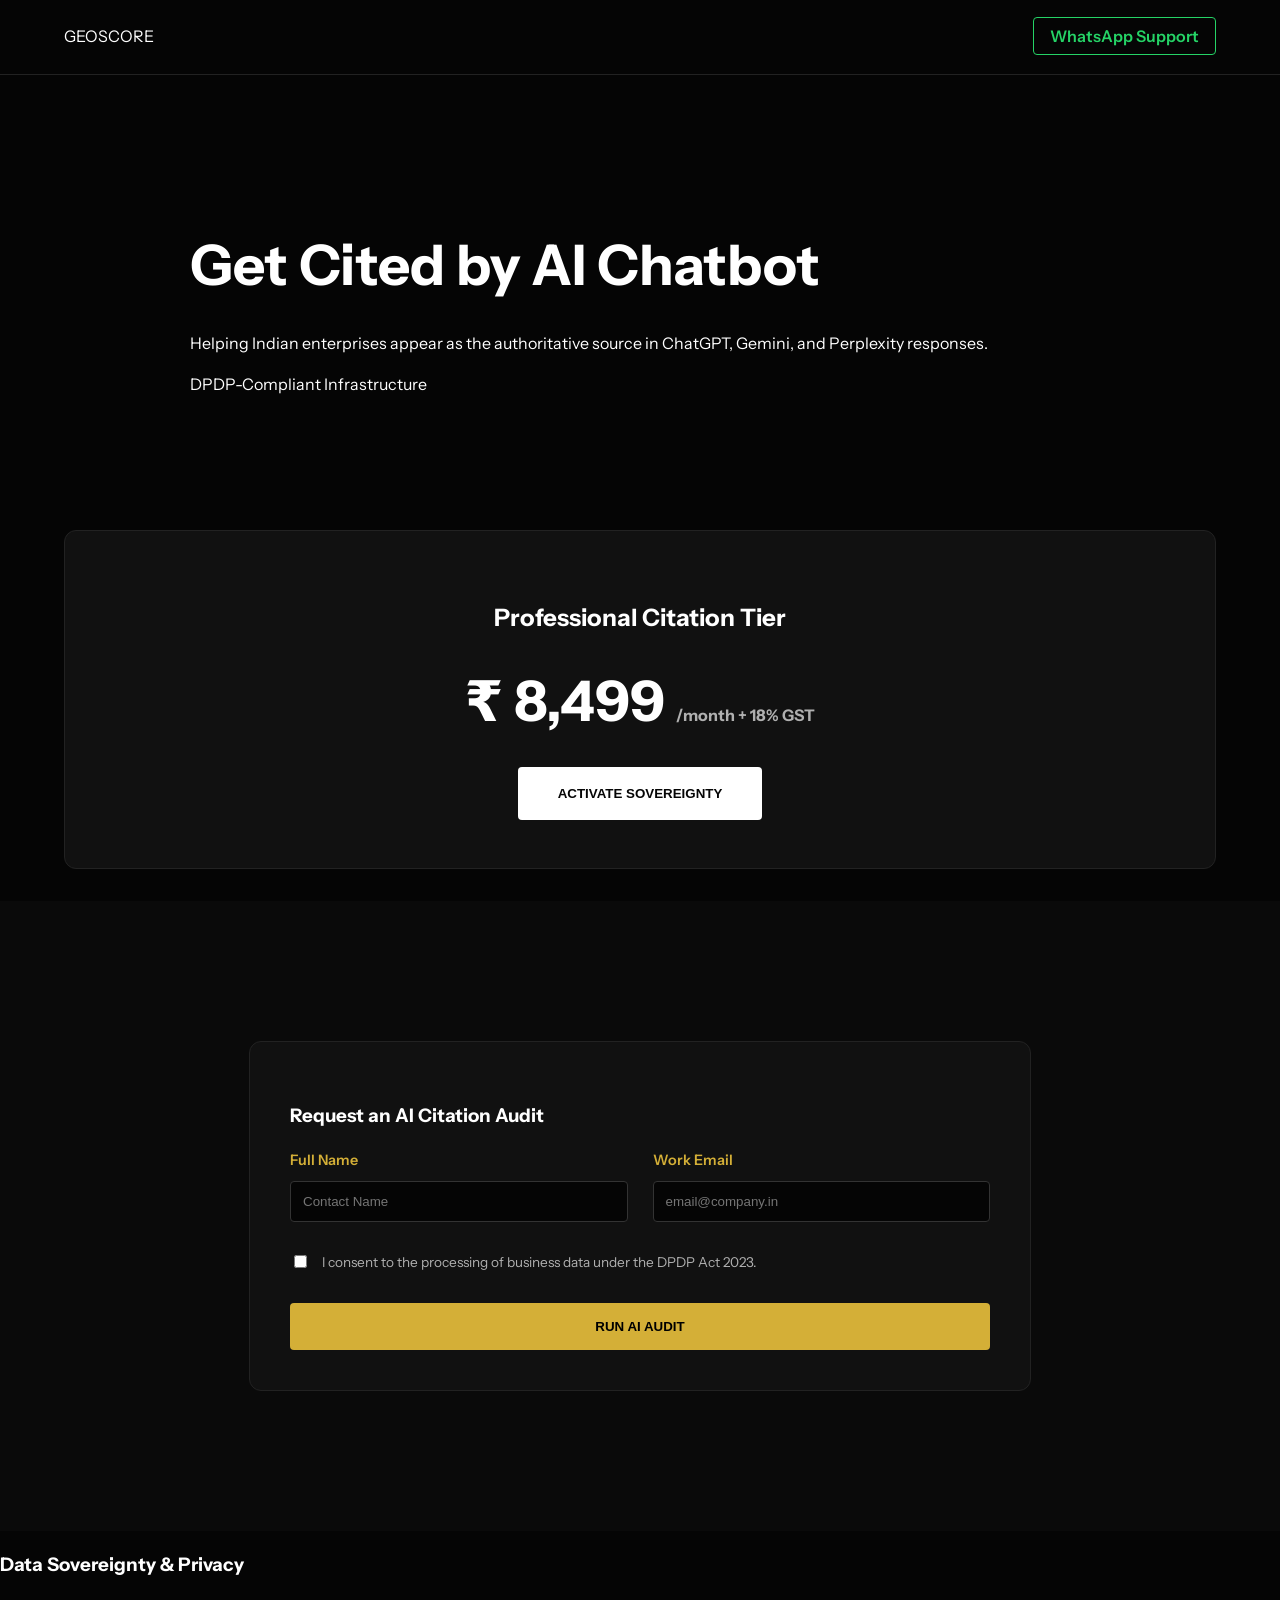
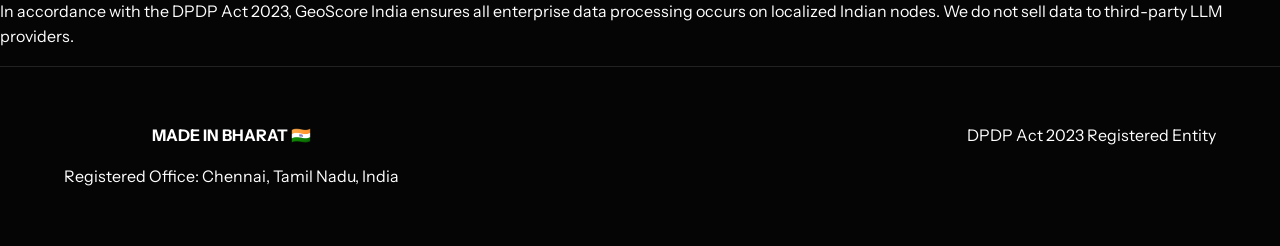
==== index.html @ 4a95dc0c "Update index.html" ====
<!DOCTYPE html>
<html lang="en-IN">
<head>
    <meta charset="UTF-8">
    <meta name="viewport" content="width=device-width, initial-scale=1.0">
    <title>GeoScore India | AI Citation Authority</title>
    <meta name="description" content="GeoScore ensures your brand is cited by ChatGPT, Gemini, and Google AI. DPDP-compliant infrastructure for Indian enterprises.">
    <link rel="canonical" href="https://geo-score.in">
    
    <link rel="stylesheet" href="css/styles.css">
    <link rel="preconnect" href="https://fonts.googleapis.com">
    <link href="https://fonts.googleapis.com/css2?family=Instrument+Sans:wght@400;700&display=swap" rel="stylesheet">
</head>
<body>
    <header role="banner">
        <nav>
            <div class="logo">GEOSCORE</div>
            <div class="nav-actions">
                <a href="https://wa.me/91XXXXXXXXXX" class="whatsapp-btn" target="_blank">WhatsApp Support</a>
            </div>
        </nav>
    </header>

    <main>
        <section class="hero">
            <h1 id="hero-title">Get Cited by AI Chatbots.</h1>
            <p class="summary">
                Helping Indian enterprises appear as the authoritative source in ChatGPT, Gemini, and Perplexity responses.
            </p>
            <div class="trust-row">
                <span class="badge">DPDP-Compliant Infrastructure</span>
            </div>
        </section>

        <section class="pricing" id="plans">
            <h2>Professional Citation Tier</h2>
            <div class="price-display">
                <span class="currency">₹</span>
                <span id="price-amt">8,499</span>
                <span class="tax-note">/month + 18% GST</span>
            </div>
            <button id="checkout-btn" class="cta-main">ACTIVATE SOVEREIGNTY</button>
        </section>

        <section class="demo-request" id="demo">
            <div class="modern-form">
                <h3>Request an AI Citation Audit</h3>
                <form id="demo-form">
                    <div class="form-grid">
                        <div class="input-group">
                            <label>Full Name</label>
                            <input type="text" name="name" placeholder="Contact Name" required>
                        </div>
                        <div class="input-group">
                            <label>Work Email</label>
                            <input type="email" name="email" placeholder="email@company.in" required>
                        </div>
                    </div>
                    <div class="consent-block">
                        <input type="checkbox" id="dpdp-consent" required>
                        <label for="dpdp-consent">I consent to the processing of business data under the DPDP Act 2023.</label>
                    </div>
                    <button type="submit" class="btn-submit">RUN AI AUDIT</button>
                    <div id="form-status"></div>
                </form>
            </div>
        </section>

        <section class="legal-summary">
            <div class="legal-card">
                <h3>Data Sovereignty & Privacy</h3>
                <p>In accordance with the DPDP Act 2023, GeoScore India ensures all enterprise data processing occurs on localized Indian nodes. We do not sell data to third-party LLM providers.</p>
            </div>
        </section>
    </main>

    <footer>
        <div class="footer-grid">
            <div>
                <p><strong>MADE IN BHARAT 🇮🇳</strong></p>
                <p>Registered Office: Chennai, Tamil Nadu, India</p>
            </div>
            <div class="legal-info">
                <p>DPDP Act 2023 Registered Entity</p>
            </div>
        </div>
    </footer>

    <script src="https://checkout.razorpay.com/v1/checkout.js" defer></script>
    <script src="js/script.js" defer></script>
</body>
</html>
---- css/styles.css ----
/* 1. GLOBAL VARIABLES & RESET */
:root {
    --bg-dark: #050505;
    --card-bg: #111;
    --text-main: #FFFFFF;
    --text-muted: #B0B0B0;
    --accent-gold: #D4AF37;
    --border-color: #222;
    --success-green: #25D366;
}

body {
    background-color: var(--bg-dark);
    color: var(--text-main);
    font-family: 'Instrument Sans', system-ui, sans-serif;
    margin: 0;
    line-height: 1.6;
}

/* 2. SHARED UTILITIES & ACCESSIBILITY */
a:focus, button:focus {
    outline: 2px solid var(--accent-gold);
    outline-offset: 4px;
}

.badge-accent {
    display: inline-block;
    background: var(--accent-gold);
    color: #000;
    padding: 4px 12px;
    font-weight: 800;
    font-size: 0.8rem;
    border-radius: 4px;
}

/* 3. HEADER & NAVIGATION */
header nav {
    display: flex;
    justify-content: space-between;
    align-items: center;
    padding: 1.5rem 5%;
    border-bottom: 1px solid var(--border-color);
}

.whatsapp-btn {
    color: var(--success-green);
    text-decoration: none;
    font-weight: 600;
    border: 1px solid var(--success-green);
    padding: 0.5rem 1rem;
    border-radius: 4px;
    transition: background 0.3s;
}

.whatsapp-btn:hover {
    background: rgba(37, 211, 102, 0.1);
}

/* 4. HERO SECTION */
.hero {
    padding: 100px 5%;
    max-width: 900px;
    margin: 0 auto;
}

#hero-title {
    font-size: 3.5rem;
    margin-bottom: 20px;
}

/* 5. PRICING & SUBSCRIPTION */
.pricing {
    border: 1px solid var(--border-color);
    padding: 3rem;
    text-align: center;
    border-radius: 12px;
    margin: 2rem 5%;
    background: var(--card-bg);
}

.price-display {
    font-size: 3.5rem;
    font-weight: 800;
    margin: 20px 0;
}

.tax-note {
    font-size: 1rem;
    color: var(--text-muted);
}

.cta-main {
    background: var(--text-main);
    color: var(--bg-dark);
    border: none;
    padding: 1.2rem 2.5rem;
    font-weight: 700;
    cursor: pointer;
    border-radius: 4px;
    text-transform: uppercase;
    transition: transform 0.2s, opacity 0.2s;
}

.cta-main:hover {
    opacity: 0.9;
    transform: translateY(-2px);
}

/* 6. MODERN FORM STYLES (DEMO REQUEST) */
.demo-request {
    padding: 100px 5%;
    background: #0a0a0a;
}

.modern-form {
    max-width: 700px;
    margin: 40px auto;
    background: var(--card-bg);
    padding: 40px;
    border: 1px solid var(--border-color);
    border-radius: 12px;
}

.form-grid {
    display: grid;
    grid-template-columns: 1fr;
    gap: 25px;
    margin-bottom: 30px;
}

@media (min-width: 600px) {
    .form-grid { grid-template-columns: 1fr 1fr; }
}

.input-group label {
    display: block;
    margin-bottom: 8px;
    font-size: 0.9rem;
    color: var(--accent-gold);
    font-weight: 600;
}

.input-group input {
    width: 100%;
    padding: 12px;
    background: var(--bg-dark);
    border: 1px solid #333;
    color: white;
    border-radius: 4px;
    box-sizing: border-box;
}

.consent-block {
    display: flex;
    gap: 12px;
    align-items: flex-start;
    margin-bottom: 30px;
    font-size: 0.85rem;
    color: var(--text-muted);
}

.btn-submit {
    width: 100%;
    padding: 16px;
    background: var(--accent-gold);
    color: #000;
    font-weight: 800;
    border: none;
    border-radius: 4px;
    cursor: pointer;
    text-transform: uppercase;
}

/* 7. LEGAL CONTENT STYLES */
.legal-container {
    max-width: 800px;
    margin: 60px auto;
    padding: 0 20px;
}

.legal-content h2 {
    margin-top: 40px;
    color: var(--accent-gold);
    border-left: 3px solid var(--accent-gold);
    padding-left: 15px;
}

.contact-card {
    background: var(--card-bg);
    padding: 20px;
    border: 1px solid var(--border-color);
    border-radius: 8px;
    margin-top: 20px;
}

/* 8. FOOTER STYLES */
footer {
    padding: 40px 5%;
    border-top: 1px solid var(--border-color);
    text-align: center;
}

.footer-grid {
    display: flex;
    justify-content: space-between;
    flex-wrap: wrap;
    gap: 20px;
}
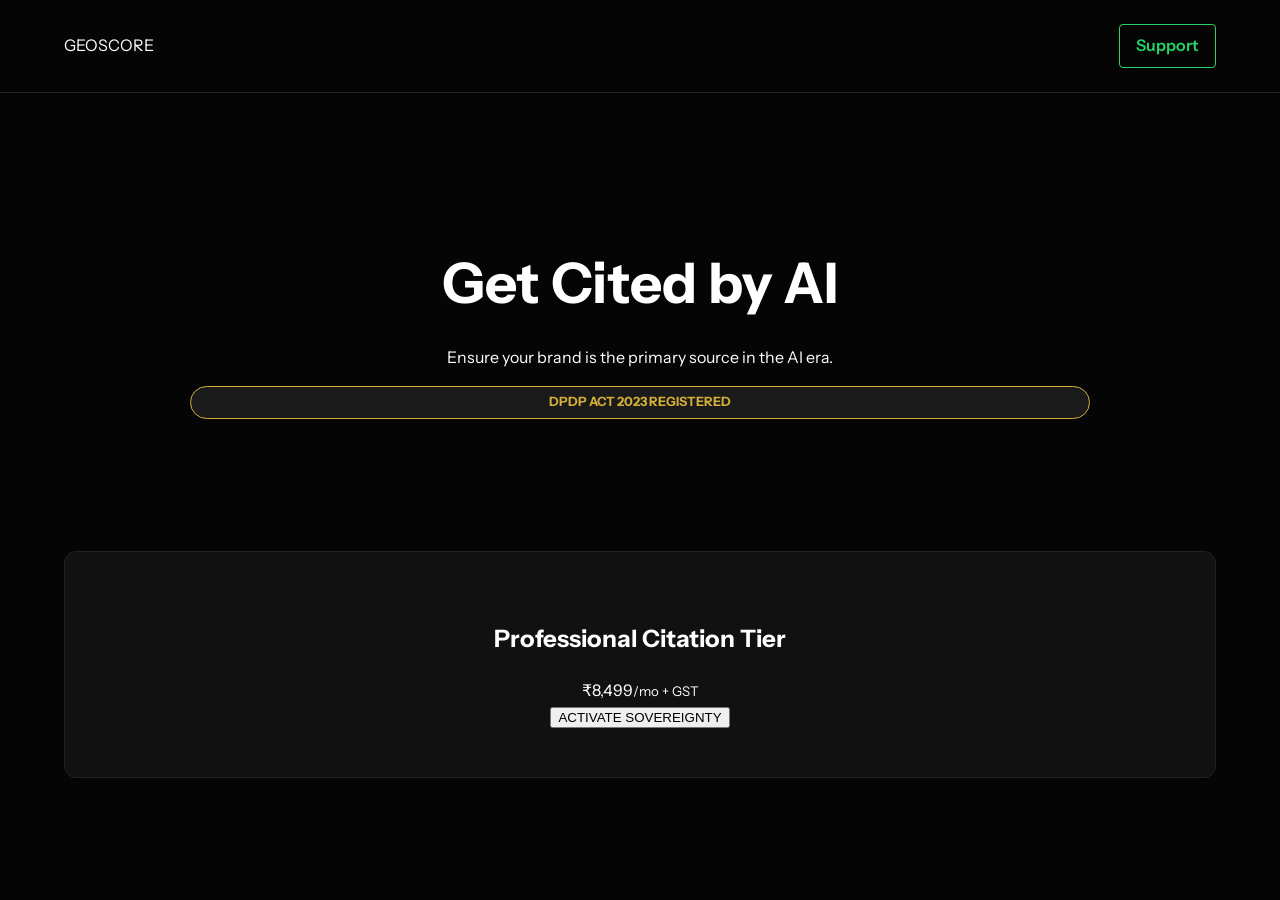
==== commit 1a2063b0: "Update index.html" ====
--- a/index.html
+++ b/index.html
@@ -3,88 +3,36 @@
 <head>
     <meta charset="UTF-8">
     <meta name="viewport" content="width=device-width, initial-scale=1.0">
-    <title>GeoScore India | AI Citation Authority</title>
-    <meta name="description" content="GeoScore ensures your brand is cited by ChatGPT, Gemini, and Google AI. DPDP-compliant infrastructure for Indian enterprises.">
-    <link rel="canonical" href="https://geo-score.in">
+    <title>GeoScore India | Premium AI Citation Infrastructure</title>
+    <meta name="description" content="Sub-2-second citation authority for Indian B2B brands. DPDP 2023 Compliant.">
     
     <link rel="stylesheet" href="css/styles.css">
     <link rel="preconnect" href="https://fonts.googleapis.com">
     <link href="https://fonts.googleapis.com/css2?family=Instrument+Sans:wght@400;700&display=swap" rel="stylesheet">
 </head>
 <body>
-    <header role="banner">
+    <header>
         <nav>
             <div class="logo">GEOSCORE</div>
-            <div class="nav-actions">
-                <a href="https://wa.me/91XXXXXXXXXX" class="whatsapp-btn" target="_blank">WhatsApp Support</a>
-            </div>
+            <a href="https://wa.me/91XXXXXXXXXX" class="whatsapp-btn">Support</a>
         </nav>
     </header>
 
     <main>
         <section class="hero">
             <h1 id="hero-title">Get Cited by AI Chatbots.</h1>
-            <p class="summary">
-                Helping Indian enterprises appear as the authoritative source in ChatGPT, Gemini, and Perplexity responses.
-            </p>
-            <div class="trust-row">
-                <span class="badge">DPDP-Compliant Infrastructure</span>
-            </div>
+            <p>Ensure your brand is the primary source in the AI era.</p>
+            <div class="badge">DPDP ACT 2023 REGISTERED</div>
         </section>
 
-        <section class="pricing" id="plans">
+        <section class="pricing">
             <h2>Professional Citation Tier</h2>
-            <div class="price-display">
-                <span class="currency">₹</span>
-                <span id="price-amt">8,499</span>
-                <span class="tax-note">/month + 18% GST</span>
+            <div class="price-box">
+                <span class="amt">₹8,499</span><small>/mo + GST</small>
             </div>
-            <button id="checkout-btn" class="cta-main">ACTIVATE SOVEREIGNTY</button>
-        </section>
-
-        <section class="demo-request" id="demo">
-            <div class="modern-form">
-                <h3>Request an AI Citation Audit</h3>
-                <form id="demo-form">
-                    <div class="form-grid">
-                        <div class="input-group">
-                            <label>Full Name</label>
-                            <input type="text" name="name" placeholder="Contact Name" required>
-                        </div>
-                        <div class="input-group">
-                            <label>Work Email</label>
-                            <input type="email" name="email" placeholder="email@company.in" required>
-                        </div>
-                    </div>
-                    <div class="consent-block">
-                        <input type="checkbox" id="dpdp-consent" required>
-                        <label for="dpdp-consent">I consent to the processing of business data under the DPDP Act 2023.</label>
-                    </div>
-                    <button type="submit" class="btn-submit">RUN AI AUDIT</button>
-                    <div id="form-status"></div>
-                </form>
-            </div>
-        </section>
-
-        <section class="legal-summary">
-            <div class="legal-card">
-                <h3>Data Sovereignty & Privacy</h3>
-                <p>In accordance with the DPDP Act 2023, GeoScore India ensures all enterprise data processing occurs on localized Indian nodes. We do not sell data to third-party LLM providers.</p>
-            </div>
+            <button id="checkout-btn" class="cta">ACTIVATE SOVEREIGNTY</button>
         </section>
     </main>
-
-    <footer>
-        <div class="footer-grid">
-            <div>
-                <p><strong>MADE IN BHARAT 🇮🇳</strong></p>
-                <p>Registered Office: Chennai, Tamil Nadu, India</p>
-            </div>
-            <div class="legal-info">
-                <p>DPDP Act 2023 Registered Entity</p>
-            </div>
-        </div>
-    </footer>
 
     <script src="https://checkout.razorpay.com/v1/checkout.js" defer></script>
     <script src="js/script.js" defer></script>
--- a/css/styles.css
+++ b/css/styles.css
@@ -1,4 +1,3 @@
-/* 1. GLOBAL VARIABLES & RESET */
 :root {
     --bg-dark: #050505;
     --card-bg: #111;
@@ -12,28 +11,11 @@
 body {
     background-color: var(--bg-dark);
     color: var(--text-main);
-    font-family: 'Instrument Sans', system-ui, sans-serif;
+    font-family: 'Instrument Sans', sans-serif;
     margin: 0;
     line-height: 1.6;
 }
 
-/* 2. SHARED UTILITIES & ACCESSIBILITY */
-a:focus, button:focus {
-    outline: 2px solid var(--accent-gold);
-    outline-offset: 4px;
-}
-
-.badge-accent {
-    display: inline-block;
-    background: var(--accent-gold);
-    color: #000;
-    padding: 4px 12px;
-    font-weight: 800;
-    font-size: 0.8rem;
-    border-radius: 4px;
-}
-
-/* 3. HEADER & NAVIGATION */
 header nav {
     display: flex;
     justify-content: space-between;
@@ -49,26 +31,27 @@
     border: 1px solid var(--success-green);
     padding: 0.5rem 1rem;
     border-radius: 4px;
-    transition: background 0.3s;
 }
 
-.whatsapp-btn:hover {
-    background: rgba(37, 211, 102, 0.1);
-}
-
-/* 4. HERO SECTION */
 .hero {
     padding: 100px 5%;
+    text-align: center;
     max-width: 900px;
     margin: 0 auto;
 }
 
-#hero-title {
-    font-size: 3.5rem;
-    margin-bottom: 20px;
+#hero-title { font-size: 3.5rem; margin-bottom: 1rem; color: var(--text-main); }
+
+.badge {
+    background: #1a1a1a;
+    border: 1px solid var(--accent-gold);
+    color: var(--accent-gold);
+    padding: 5px 15px;
+    border-radius: 20px;
+    font-size: 0.8rem;
+    font-weight: bold;
 }
 
-/* 5. PRICING & SUBSCRIPTION */
 .pricing {
     border: 1px solid var(--border-color);
     padding: 3rem;
@@ -78,131 +61,47 @@
     background: var(--card-bg);
 }
 
-.price-display {
-    font-size: 3.5rem;
-    font-weight: 800;
-    margin: 20px 0;
-}
+.price-display { font-size: 3.5rem; font-weight: 800; margin: 20px 0; }
 
-.tax-note {
-    font-size: 1rem;
-    color: var(--text-muted);
-}
-
-.cta-main {
-    background: var(--text-main);
-    color: var(--bg-dark);
+.cta-main, .btn-submit {
+    background: var(--accent-gold);
+    color: #000;
     border: none;
     padding: 1.2rem 2.5rem;
     font-weight: 700;
     cursor: pointer;
     border-radius: 4px;
     text-transform: uppercase;
-    transition: transform 0.2s, opacity 0.2s;
-}
-
-.cta-main:hover {
-    opacity: 0.9;
-    transform: translateY(-2px);
-}
-
-/* 6. MODERN FORM STYLES (DEMO REQUEST) */
-.demo-request {
-    padding: 100px 5%;
-    background: #0a0a0a;
 }
 
 .modern-form {
     max-width: 700px;
-    margin: 40px auto;
+    margin: 60px auto;
     background: var(--card-bg);
     padding: 40px;
     border: 1px solid var(--border-color);
     border-radius: 12px;
 }
 
-.form-grid {
-    display: grid;
-    grid-template-columns: 1fr;
-    gap: 25px;
-    margin-bottom: 30px;
-}
+.form-grid { display: grid; grid-template-columns: 1fr 1fr; gap: 20px; margin-bottom: 20px; }
 
-@media (min-width: 600px) {
-    .form-grid { grid-template-columns: 1fr 1fr; }
-}
-
-.input-group label {
-    display: block;
-    margin-bottom: 8px;
-    font-size: 0.9rem;
-    color: var(--accent-gold);
-    font-weight: 600;
-}
+.input-group label { display: block; color: var(--accent-gold); margin-bottom: 5px; font-size: 0.8rem; }
 
 .input-group input {
     width: 100%;
     padding: 12px;
-    background: var(--bg-dark);
-    border: 1px solid #333;
-    color: white;
+    background: #000;
+    border: 1px solid var(--border-color);
+    color: #fff;
     border-radius: 4px;
-    box-sizing: border-box;
 }
 
-.consent-block {
-    display: flex;
-    gap: 12px;
-    align-items: flex-start;
-    margin-bottom: 30px;
-    font-size: 0.85rem;
-    color: var(--text-muted);
-}
+.consent-block { display: flex; gap: 10px; font-size: 0.8rem; color: var(--text-muted); margin-bottom: 20px; }
 
-.btn-submit {
-    width: 100%;
-    padding: 16px;
-    background: var(--accent-gold);
-    color: #000;
-    font-weight: 800;
-    border: none;
-    border-radius: 4px;
-    cursor: pointer;
-    text-transform: uppercase;
-}
+.legal-summary { padding: 40px 5%; max-width: 800px; margin: 0 auto; }
+.legal-card { border-left: 3px solid var(--accent-gold); padding-left: 20px; color: var(--text-muted); }
 
-/* 7. LEGAL CONTENT STYLES */
-.legal-container {
-    max-width: 800px;
-    margin: 60px auto;
-    padding: 0 20px;
-}
+footer { padding: 40px 5%; border-top: 1px solid var(--border-color); margin-top: 60px; }
+.footer-grid { display: flex; justify-content: space-between; font-size: 0.8rem; color: var(--text-muted); }
 
-.legal-content h2 {
-    margin-top: 40px;
-    color: var(--accent-gold);
-    border-left: 3px solid var(--accent-gold);
-    padding-left: 15px;
-}
-
-.contact-card {
-    background: var(--card-bg);
-    padding: 20px;
-    border: 1px solid var(--border-color);
-    border-radius: 8px;
-    margin-top: 20px;
-}
-
-/* 8. FOOTER STYLES */
-footer {
-    padding: 40px 5%;
-    border-top: 1px solid var(--border-color);
-    text-align: center;
-}
-
-.footer-grid {
-    display: flex;
-    justify-content: space-between;
-    flex-wrap: wrap;
-    gap: 20px;
-}
+@media (max-width: 600px) { .form-grid { grid-template-columns: 1fr; } }
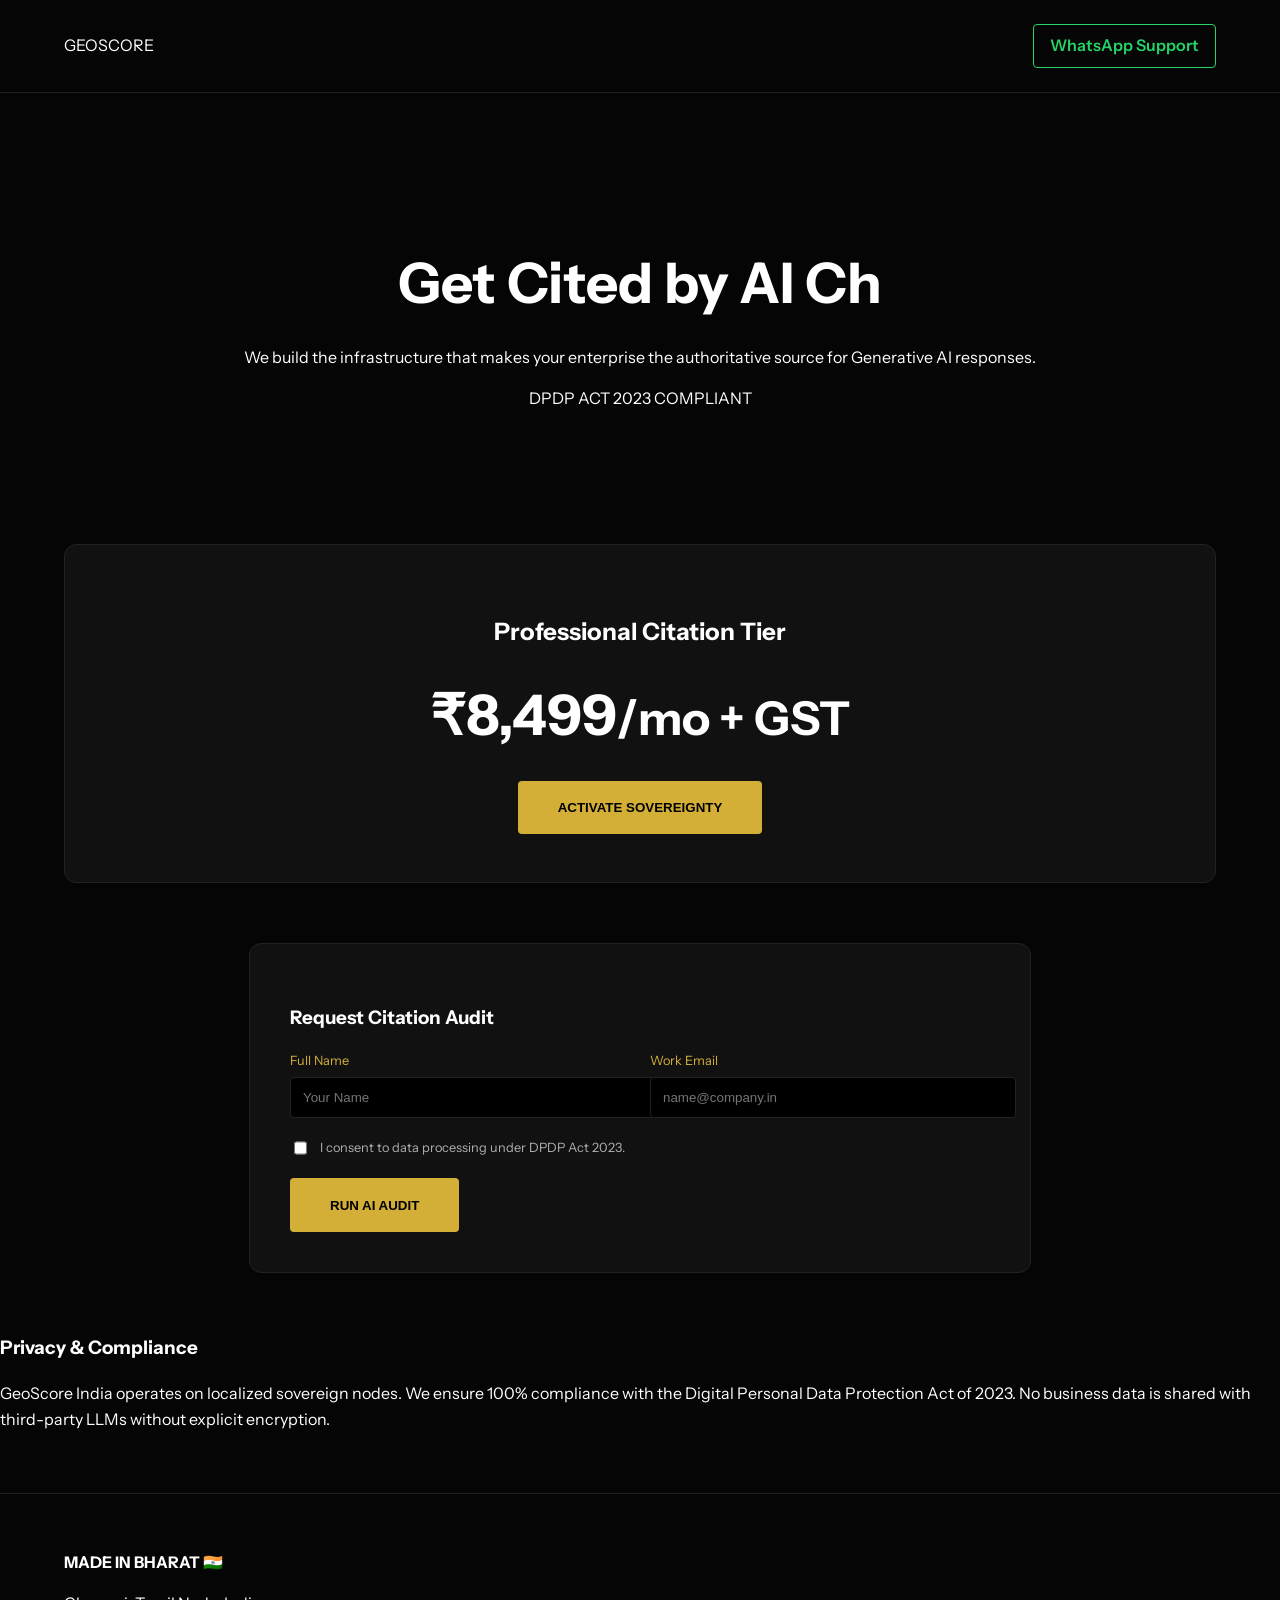
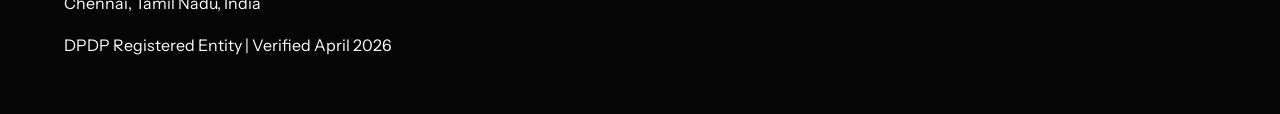
==== commit 094f0e81: "Update index.html" ====
--- a/index.html
+++ b/index.html
@@ -3,8 +3,8 @@
 <head>
     <meta charset="UTF-8">
     <meta name="viewport" content="width=device-width, initial-scale=1.0">
-    <title>GeoScore India | Premium AI Citation Infrastructure</title>
-    <meta name="description" content="Sub-2-second citation authority for Indian B2B brands. DPDP 2023 Compliant.">
+    <title>GeoScore India | Premium AI Citation Authority</title>
+    <meta name="description" content="Ensure your brand is cited by ChatGPT & Gemini. DPDP 2023 Compliant B2B Infrastructure.">
     
     <link rel="stylesheet" href="css/styles.css">
     <link rel="preconnect" href="https://fonts.googleapis.com">
@@ -14,25 +14,64 @@
     <header>
         <nav>
             <div class="logo">GEOSCORE</div>
-            <a href="https://wa.me/91XXXXXXXXXX" class="whatsapp-btn">Support</a>
+            <a href="https://wa.me/91XXXXXXXXXX" class="whatsapp-btn" target="_blank">WhatsApp Support</a>
         </nav>
     </header>
 
     <main>
         <section class="hero">
             <h1 id="hero-title">Get Cited by AI Chatbots.</h1>
-            <p>Ensure your brand is the primary source in the AI era.</p>
-            <div class="badge">DPDP ACT 2023 REGISTERED</div>
+            <p class="summary">We build the infrastructure that makes your enterprise the authoritative source for Generative AI responses.</p>
+            <div class="trust-badge">DPDP ACT 2023 COMPLIANT</div>
         </section>
 
-        <section class="pricing">
+        <section class="pricing" id="plans">
             <h2>Professional Citation Tier</h2>
-            <div class="price-box">
-                <span class="amt">₹8,499</span><small>/mo + GST</small>
+            <div class="price-display">
+                <span class="currency">₹</span>8,499<small>/mo + GST</small>
             </div>
-            <button id="checkout-btn" class="cta">ACTIVATE SOVEREIGNTY</button>
+            <button id="checkout-btn" class="cta-main">ACTIVATE SOVEREIGNTY</button>
+        </section>
+
+        <section class="demo-section">
+            <div class="modern-form">
+                <h3>Request Citation Audit</h3>
+                <form id="demo-form">
+                    <div class="form-grid">
+                        <div class="input-group">
+                            <label>Full Name</label>
+                            <input type="text" name="name" required placeholder="Your Name">
+                        </div>
+                        <div class="input-group">
+                            <label>Work Email</label>
+                            <input type="email" name="email" required placeholder="name@company.in">
+                        </div>
+                    </div>
+                    <div class="consent-block">
+                        <input type="checkbox" id="dpdp-consent" required>
+                        <label for="dpdp-consent">I consent to data processing under DPDP Act 2023.</label>
+                    </div>
+                    <button type="submit" class="btn-submit">RUN AI AUDIT</button>
+                    <div id="form-status"></div>
+                </form>
+            </div>
+        </section>
+
+        <section class="legal-info">
+            <div class="info-card">
+                <h3>Privacy & Compliance</h3>
+                <p>GeoScore India operates on localized sovereign nodes. We ensure 100% compliance with the Digital Personal Data Protection Act of 2023. No business data is shared with third-party LLMs without explicit encryption.</p>
+            </div>
         </section>
     </main>
+
+    <footer>
+        <div class="footer-content">
+            <p><strong>MADE IN BHARAT 🇮🇳</strong></p>
+            <p>Chennai, Tamil Nadu, India</p>
+            <p class="legal-note">DPDP Registered Entity | Verified April 2026</p>
+        </div>
+    </footer>
 
     <script src="https://checkout.razorpay.com/v1/checkout.js" defer></script>
     <script src="js/script.js" defer></script>
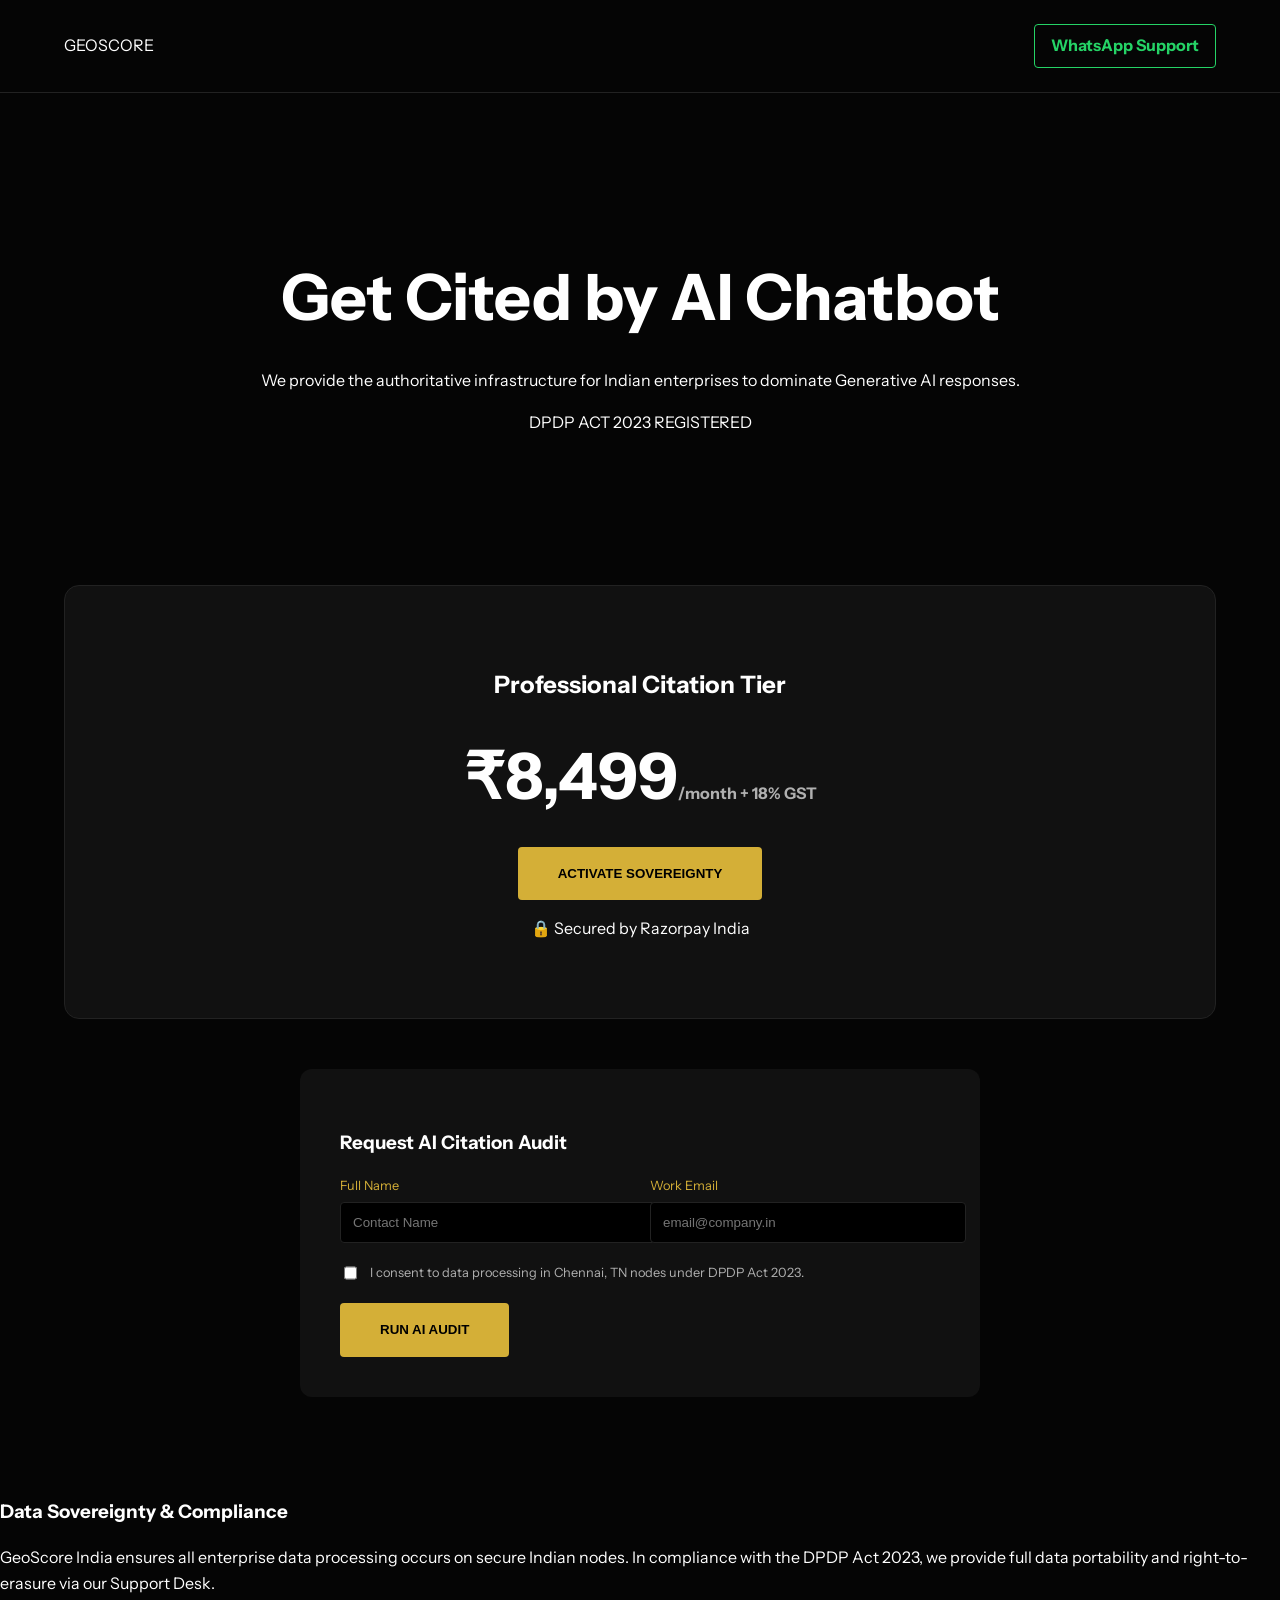
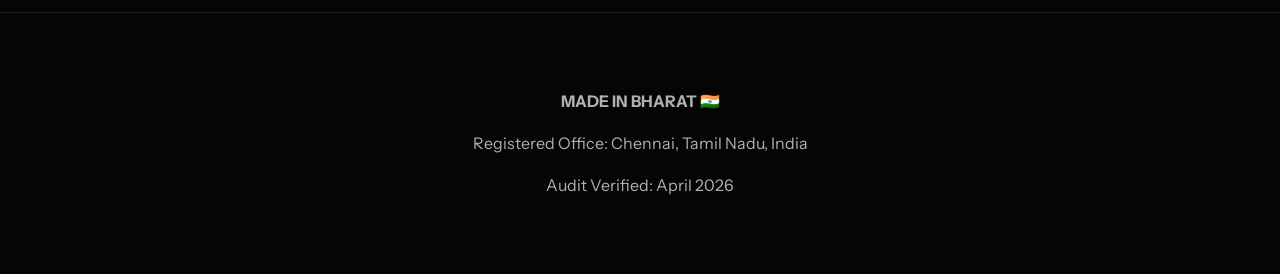
==== commit c9011c37: "Update index.html" ====
--- a/index.html
+++ b/index.html
@@ -3,8 +3,8 @@
 <head>
     <meta charset="UTF-8">
     <meta name="viewport" content="width=device-width, initial-scale=1.0">
-    <title>GeoScore India | Premium AI Citation Authority</title>
-    <meta name="description" content="Ensure your brand is cited by ChatGPT & Gemini. DPDP 2023 Compliant B2B Infrastructure.">
+    <title>GeoScore India | AI Citation Authority & DPDP Infrastructure</title>
+    <meta name="description" content="The 2026 standard for Indian enterprise AI citations. Secure, localized, and DPDP-compliant.">
     
     <link rel="stylesheet" href="css/styles.css">
     <link rel="preconnect" href="https://fonts.googleapis.com">
@@ -21,35 +21,36 @@
     <main>
         <section class="hero">
             <h1 id="hero-title">Get Cited by AI Chatbots.</h1>
-            <p class="summary">We build the infrastructure that makes your enterprise the authoritative source for Generative AI responses.</p>
-            <div class="trust-badge">DPDP ACT 2023 COMPLIANT</div>
+            <p class="summary">We provide the authoritative infrastructure for Indian enterprises to dominate Generative AI responses.</p>
+            <div class="badge">DPDP ACT 2023 REGISTERED</div>
         </section>
 
         <section class="pricing" id="plans">
             <h2>Professional Citation Tier</h2>
             <div class="price-display">
-                <span class="currency">₹</span>8,499<small>/mo + GST</small>
+                <span class="currency">₹</span>8,499<small>/month + 18% GST</small>
             </div>
             <button id="checkout-btn" class="cta-main">ACTIVATE SOVEREIGNTY</button>
+            <p class="secure-note">🔒 Secured by Razorpay India</p>
         </section>
 
         <section class="demo-section">
             <div class="modern-form">
-                <h3>Request Citation Audit</h3>
+                <h3>Request AI Citation Audit</h3>
                 <form id="demo-form">
                     <div class="form-grid">
                         <div class="input-group">
                             <label>Full Name</label>
-                            <input type="text" name="name" required placeholder="Your Name">
+                            <input type="text" name="name" required placeholder="Contact Name">
                         </div>
                         <div class="input-group">
                             <label>Work Email</label>
-                            <input type="email" name="email" required placeholder="name@company.in">
+                            <input type="email" name="email" required placeholder="email@company.in">
                         </div>
                     </div>
                     <div class="consent-block">
                         <input type="checkbox" id="dpdp-consent" required>
-                        <label for="dpdp-consent">I consent to data processing under DPDP Act 2023.</label>
+                        <label for="dpdp-consent">I consent to data processing in Chennai, TN nodes under DPDP Act 2023.</label>
                     </div>
                     <button type="submit" class="btn-submit">RUN AI AUDIT</button>
                     <div id="form-status"></div>
@@ -59,8 +60,8 @@
 
         <section class="legal-info">
             <div class="info-card">
-                <h3>Privacy & Compliance</h3>
-                <p>GeoScore India operates on localized sovereign nodes. We ensure 100% compliance with the Digital Personal Data Protection Act of 2023. No business data is shared with third-party LLMs without explicit encryption.</p>
+                <h3>Data Sovereignty & Compliance</h3>
+                <p>GeoScore India ensures all enterprise data processing occurs on secure Indian nodes. In compliance with the DPDP Act 2023, we provide full data portability and right-to-erasure via our Support Desk.</p>
             </div>
         </section>
     </main>
@@ -68,8 +69,8 @@
     <footer>
         <div class="footer-content">
             <p><strong>MADE IN BHARAT 🇮🇳</strong></p>
-            <p>Chennai, Tamil Nadu, India</p>
-            <p class="legal-note">DPDP Registered Entity | Verified April 2026</p>
+            <p>Registered Office: Chennai, Tamil Nadu, India</p>
+            <p class="legal-note">Audit Verified: April 2026</p>
         </div>
     </footer>
 
--- a/css/styles.css
+++ b/css/styles.css
@@ -1,36 +1,36 @@
 :root {
-    --bg-dark: #050505;
-    --card-bg: #111;
-    --text-main: #FFFFFF;
-    --text-muted: #B0B0B0;
-    --accent-gold: #D4AF37;
-    --border-color: #222;
-    --success-green: #25D366;
+    --bg: #050505;
+    --card: #111;
+    --gold: #D4AF37;
+    --white: #FFFFFF;
+    --gray: #B0B0B0;
+    --border: #222;
 }
 
 body {
-    background-color: var(--bg-dark);
-    color: var(--text-main);
+    background-color: var(--bg);
+    color: var(--white);
     font-family: 'Instrument Sans', sans-serif;
     margin: 0;
     line-height: 1.6;
+    -webkit-font-smoothing: antialiased;
 }
 
 header nav {
     display: flex;
     justify-content: space-between;
+    padding: 1.5rem 5%;
+    border-bottom: 1px solid var(--border);
     align-items: center;
-    padding: 1.5rem 5%;
-    border-bottom: 1px solid var(--border-color);
 }
 
 .whatsapp-btn {
-    color: var(--success-green);
+    color: #25D366;
     text-decoration: none;
-    font-weight: 600;
-    border: 1px solid var(--success-green);
+    border: 1px solid #25D366;
     padding: 0.5rem 1rem;
     border-radius: 4px;
+    font-weight: bold;
 }
 
 .hero {
@@ -40,68 +40,64 @@
     margin: 0 auto;
 }
 
-#hero-title { font-size: 3.5rem; margin-bottom: 1rem; color: var(--text-main); }
+#hero-title { font-size: clamp(2.5rem, 8vw, 4rem); margin-bottom: 20px; }
 
-.badge {
-    background: #1a1a1a;
-    border: 1px solid var(--accent-gold);
-    color: var(--accent-gold);
+.trust-badge {
+    display: inline-block;
+    border: 1px solid var(--gold);
+    color: var(--gold);
     padding: 5px 15px;
+    font-size: 0.75rem;
+    letter-spacing: 1px;
     border-radius: 20px;
-    font-size: 0.8rem;
-    font-weight: bold;
 }
 
 .pricing {
-    border: 1px solid var(--border-color);
-    padding: 3rem;
+    background: var(--card);
+    margin: 50px 5%;
+    padding: 60px 20px;
+    border-radius: 15px;
+    border: 1px solid var(--border);
     text-align: center;
-    border-radius: 12px;
-    margin: 2rem 5%;
-    background: var(--card-bg);
 }
 
-.price-display { font-size: 3.5rem; font-weight: 800; margin: 20px 0; }
+.price-display { font-size: 4rem; font-weight: 800; margin: 20px 0; }
+.price-display small { font-size: 1rem; color: var(--gray); }
 
 .cta-main, .btn-submit {
-    background: var(--accent-gold);
+    background: var(--gold);
     color: #000;
     border: none;
     padding: 1.2rem 2.5rem;
-    font-weight: 700;
+    font-weight: 800;
     cursor: pointer;
     border-radius: 4px;
-    text-transform: uppercase;
+    transition: transform 0.2s;
 }
 
+.cta-main:hover { transform: scale(1.02); }
+
 .modern-form {
-    max-width: 700px;
-    margin: 60px auto;
-    background: var(--card-bg);
+    max-width: 600px;
+    margin: 0 auto 100px;
+    background: var(--card);
     padding: 40px;
-    border: 1px solid var(--border-color);
     border-radius: 12px;
 }
 
 .form-grid { display: grid; grid-template-columns: 1fr 1fr; gap: 20px; margin-bottom: 20px; }
-
-.input-group label { display: block; color: var(--accent-gold); margin-bottom: 5px; font-size: 0.8rem; }
-
+.input-group label { display: block; color: var(--gold); font-size: 0.8rem; margin-bottom: 5px; }
 .input-group input {
     width: 100%;
     padding: 12px;
     background: #000;
-    border: 1px solid var(--border-color);
+    border: 1px solid var(--border);
     color: #fff;
     border-radius: 4px;
 }
 
-.consent-block { display: flex; gap: 10px; font-size: 0.8rem; color: var(--text-muted); margin-bottom: 20px; }
+.consent-block { display: flex; gap: 10px; font-size: 0.8rem; color: var(--gray); margin: 20px 0; }
 
-.legal-summary { padding: 40px 5%; max-width: 800px; margin: 0 auto; }
-.legal-card { border-left: 3px solid var(--accent-gold); padding-left: 20px; color: var(--text-muted); }
-
-footer { padding: 40px 5%; border-top: 1px solid var(--border-color); margin-top: 60px; }
-.footer-grid { display: flex; justify-content: space-between; font-size: 0.8rem; color: var(--text-muted); }
+footer { padding: 60px 5%; border-top: 1px solid var(--border); text-align: center; color: var(--gray); }
 
 @media (max-width: 600px) { .form-grid { grid-template-columns: 1fr; } }
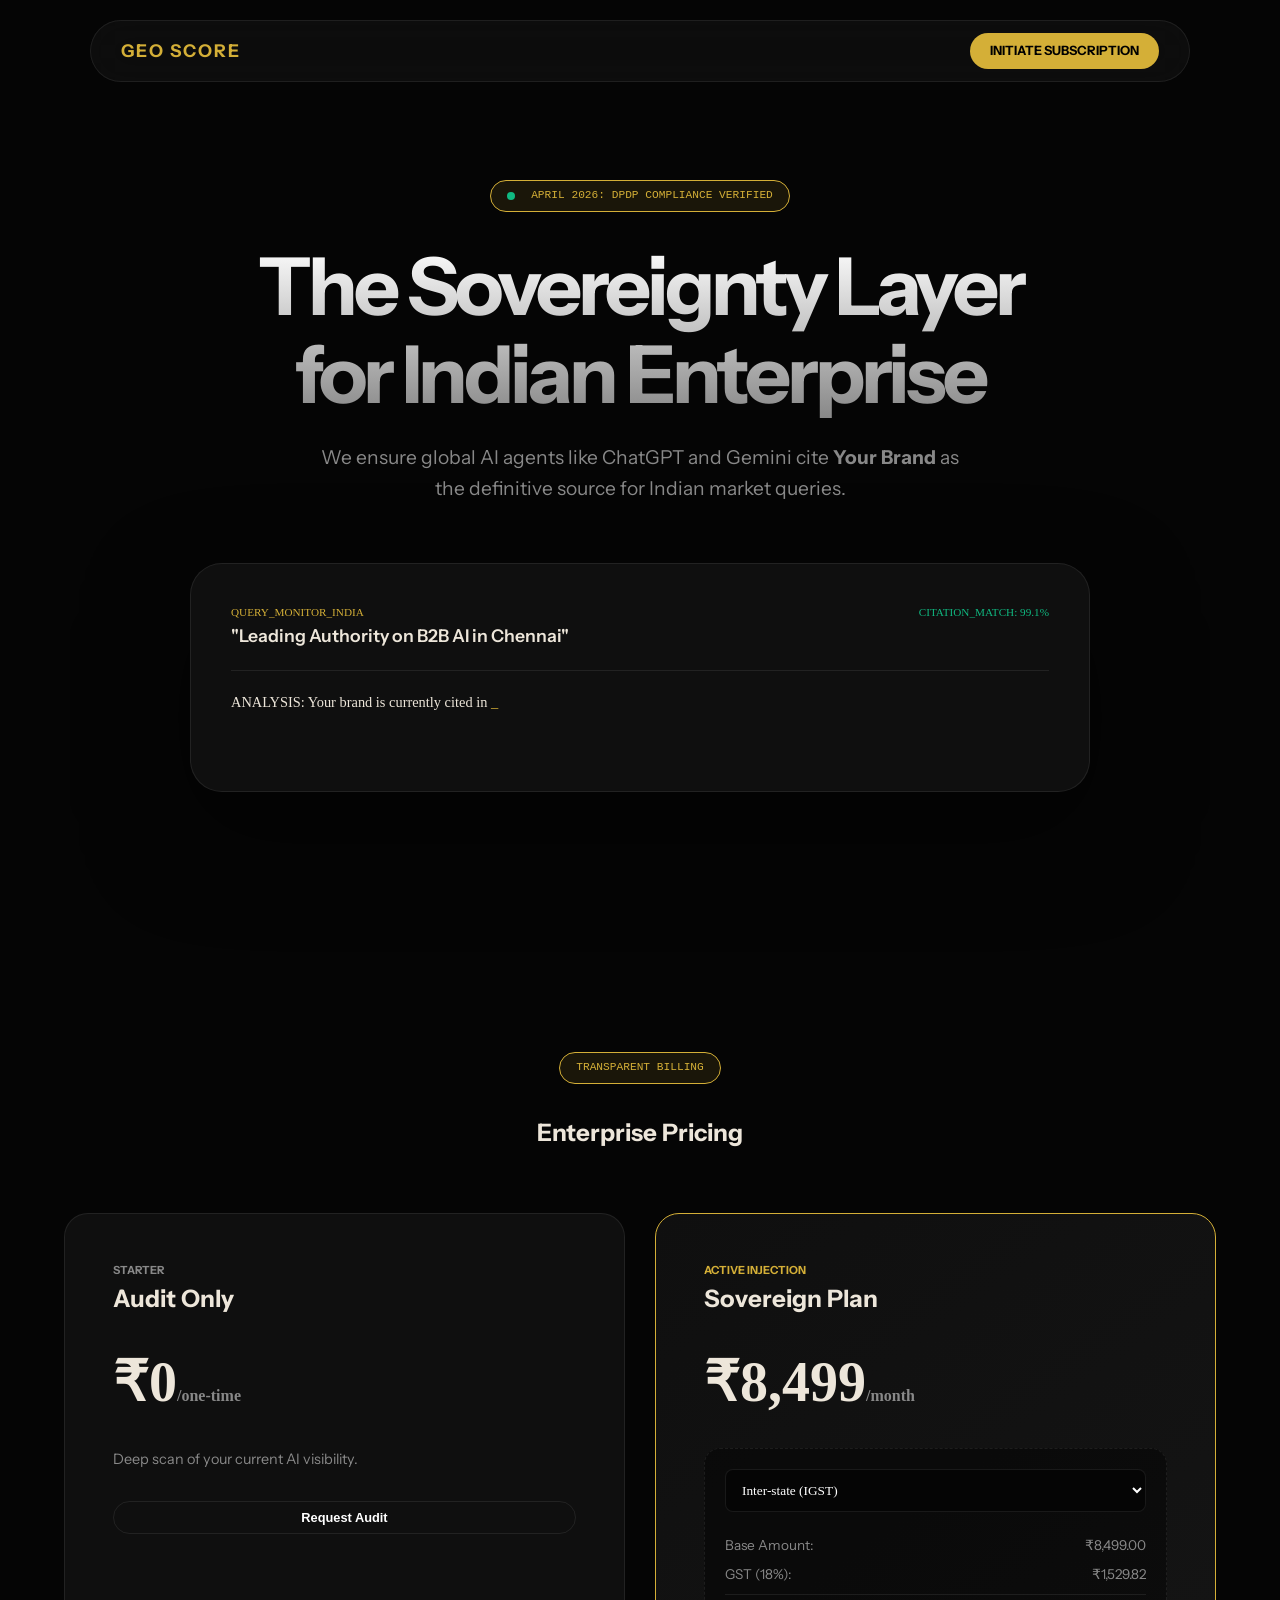
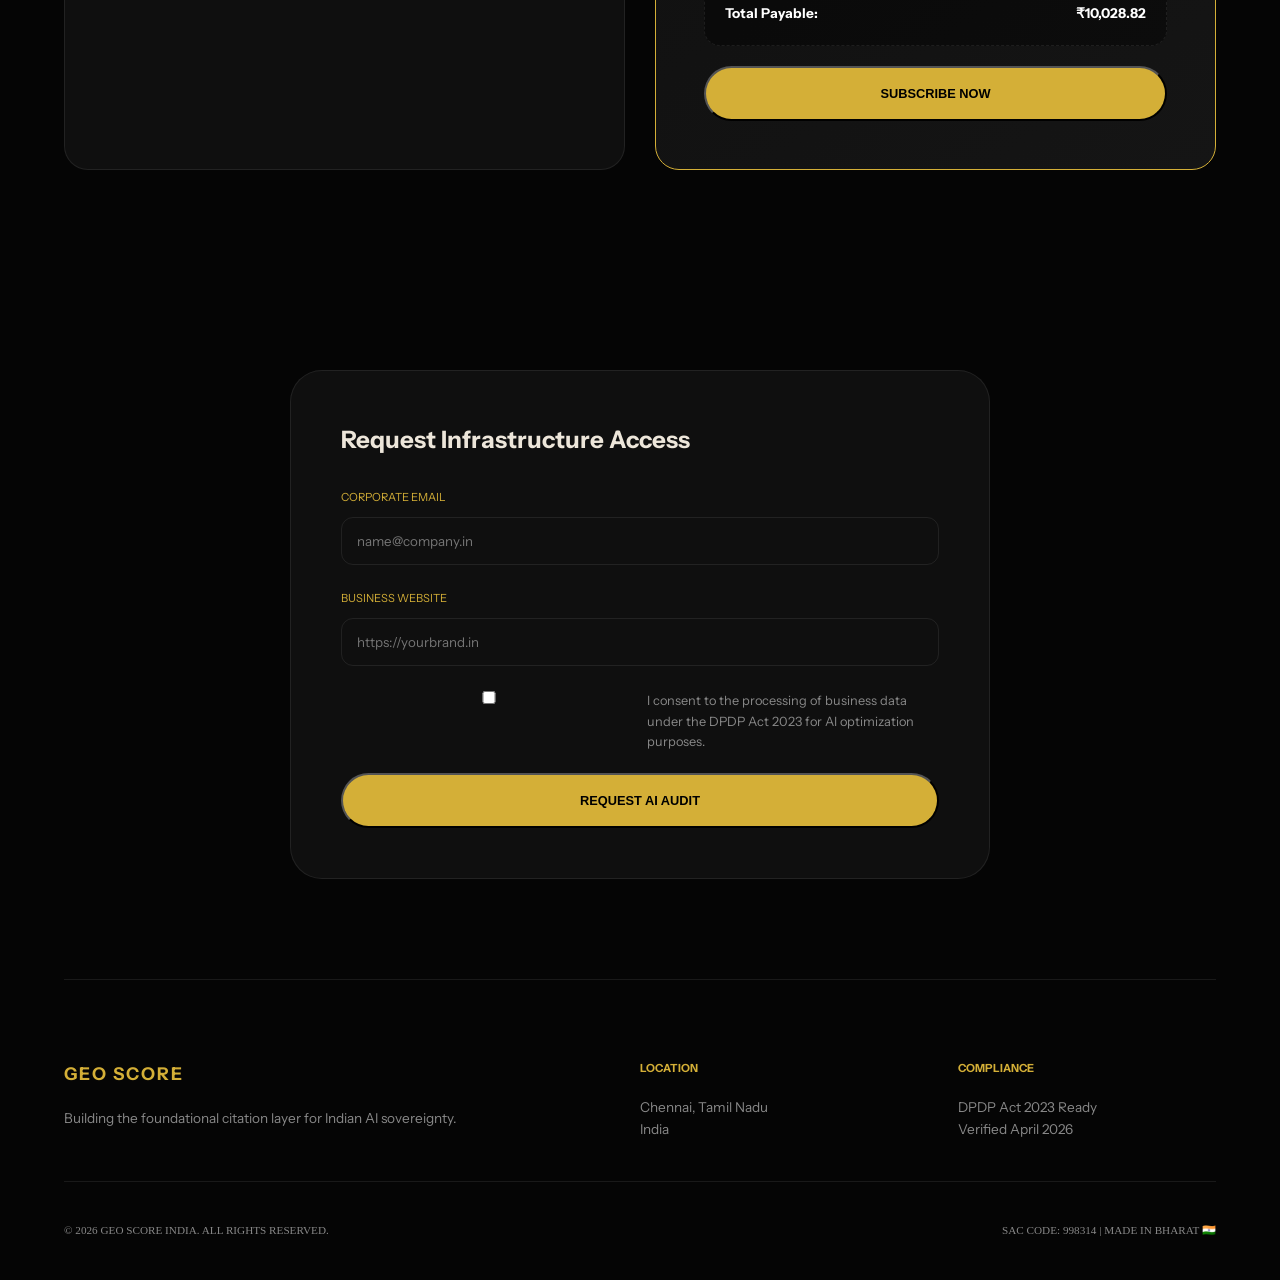
==== commit 7100ed99: "Update index.html" ====
--- a/index.html
+++ b/index.html
@@ -3,78 +3,279 @@
 <head>
     <meta charset="UTF-8">
     <meta name="viewport" content="width=device-width, initial-scale=1.0">
-    <title>GeoScore India | AI Citation Authority & DPDP Infrastructure</title>
-    <meta name="description" content="The 2026 standard for Indian enterprise AI citations. Secure, localized, and DPDP-compliant.">
+    <title>GEO SCORE | India's Sovereign AI Citation Authority</title>
+    <meta name="description" content="Secure your brand's authority in AI responses. DPDP-compliant infrastructure for Indian enterprises.">
     
-    <link rel="stylesheet" href="css/styles.css">
     <link rel="preconnect" href="https://fonts.googleapis.com">
-    <link href="https://fonts.googleapis.com/css2?family=Instrument+Sans:wght@400;700&display=swap" rel="stylesheet">
+    <link href="https://fonts.googleapis.com/css2?family=Instrument+Sans:wght@400;600;800&family=JetBrains+Mono:wght@500&display=swap" rel="stylesheet">
+
+    <style>
+        :root {
+            /* BRAND PALETTE: Elite, High-Trust Basalt & Gold */
+            --void: #050505;
+            --gold: #D4AF37;
+            --gold-muted: rgba(212, 175, 55, 0.1);
+            --surface: #0F0F0F;
+            --border: rgba(255, 255, 255, 0.08);
+            --text-main: #EDE6DA;
+            --text-dim: #888888;
+            --safe: #10B981;
+        }
+
+        * { margin: 0; padding: 0; box-sizing: border-box; -webkit-font-smoothing: antialiased; }
+
+        body {
+            background-color: var(--void);
+            color: var(--text-main);
+            font-family: 'Instrument Sans', sans-serif;
+            overflow-x: hidden;
+            line-height: 1.6;
+        }
+
+        .container { max-width: 1200px; margin: 0 auto; padding: 0 24px; }
+
+        /* NAVIGATION */
+        nav {
+            position: fixed; top: 20px; left: 50%; transform: translateX(-50%);
+            width: 90%; max-width: 1100px;
+            background: rgba(15, 15, 15, 0.8);
+            backdrop-filter: blur(20px);
+            border: 1px solid var(--border);
+            border-radius: 100px;
+            padding: 12px 30px;
+            display: flex; justify-content: space-between; align-items: center;
+            z-index: 1000;
+        }
+        .logo { font-weight: 800; font-size: 1.1rem; letter-spacing: 2px; color: var(--gold); text-decoration: none; }
+        .nav-cta {
+            background: var(--gold); color: #000; padding: 8px 20px;
+            border-radius: 50px; font-weight: 800; font-size: 0.8rem; text-decoration: none;
+            transition: 0.3s cubic-bezier(0.16, 1, 0.3, 1);
+        }
+        .nav-cta:hover { transform: scale(1.05); box-shadow: 0 0 20px var(--gold-muted); }
+
+        /* HERO SECTION */
+        header { padding: 180px 0 100px; text-align: center; }
+        .badge {
+            display: inline-flex; align-items: center; gap: 8px;
+            background: var(--gold-muted); border: 1px solid var(--gold);
+            color: var(--gold); padding: 6px 16px; border-radius: 100px;
+            font-family: 'JetBrains Mono', monospace; font-size: 0.7rem; margin-bottom: 30px;
+        }
+        h1 {
+            font-size: clamp(2.5rem, 8vw, 5rem);
+            font-weight: 800; letter-spacing: -0.05em; line-height: 1.1;
+            margin-bottom: 24px;
+            background: linear-gradient(180deg, #FFF 0%, var(--text-dim) 100%);
+            -webkit-background-clip: text; -webkit-text-fill-color: transparent;
+        }
+
+        /* ANALYTICS PREVIEW */
+        .dashboard-preview {
+            background: var(--surface);
+            border: 1px solid var(--border);
+            border-radius: 32px;
+            padding: 40px; margin: 60px auto;
+            max-width: 900px; text-align: left;
+            box-shadow: 0 40px 100px rgba(0,0,0,0.5);
+        }
+        .status-dot { width: 8px; height: 8px; background: var(--safe); border-radius: 50%; display: inline-block; margin-right: 8px; animation: pulse 2s infinite; }
+        @keyframes pulse { 0% { opacity: 1; } 50% { opacity: 0.4; } 100% { opacity: 1; } }
+
+        /* PRICING & GST */
+        .pricing-section { padding: 100px 0; text-align: center; }
+        .pricing-grid { display: grid; grid-template-columns: 1fr 1fr; gap: 30px; margin-top: 60px; }
+        .tier {
+            background: var(--surface); border: 1px solid var(--border);
+            border-radius: 24px; padding: 48px; text-align: left;
+            transition: 0.4s;
+        }
+        .tier.featured { border-color: var(--gold); background: linear-gradient(145deg, #0F0F0F 0%, #151515 100%); }
+        .price-tag { font-size: 3.5rem; font-weight: 800; margin: 20px 0; font-family: 'JetBrains Mono'; }
+        .price-tag span { font-size: 1rem; color: var(--text-dim); }
+
+        .gst-calculator {
+            background: rgba(0,0,0,0.4); border-radius: 16px; padding: 20px;
+            margin: 20px 0; border: 1px dashed var(--border);
+        }
+        select {
+            width: 100%; background: var(--void); border: 1px solid var(--border);
+            color: #fff; padding: 12px; border-radius: 8px; font-family: 'JetBrains Mono'; margin-bottom: 15px;
+        }
+        .bill-row { display: flex; justify-content: space-between; font-size: 0.85rem; margin-top: 8px; color: var(--text-dim); }
+        .bill-total { color: #fff; font-weight: 800; border-top: 1px solid var(--border); padding-top: 8px; margin-top: 8px; }
+
+        /* CONTACT FORM */
+        .contact-section { padding: 100px 0; }
+        .form-container {
+            max-width: 700px; margin: 0 auto; background: var(--surface);
+            padding: 50px; border-radius: 32px; border: 1px solid var(--border);
+        }
+        .input-group { margin-bottom: 25px; }
+        .input-group label { display: block; color: var(--gold); font-size: 0.7rem; text-transform: uppercase; margin-bottom: 10px; }
+        input {
+            width: 100%; background: transparent; border: 1px solid var(--border);
+            color: #fff; padding: 15px; border-radius: 12px; font-family: 'Instrument Sans';
+        }
+        .consent { display: flex; gap: 10px; font-size: 0.8rem; color: var(--text-dim); margin: 20px 0; align-items: flex-start; }
+
+        /* FOOTER */
+        footer { border-top: 1px solid var(--border); padding: 80px 0 40px; }
+        .footer-grid { display: grid; grid-template-columns: 2fr 1fr 1fr; gap: 60px; }
+        .legal-block { 
+            grid-column: span 3; border-top: 1px solid var(--border); padding-top: 40px; margin-top: 40px; 
+            display: flex; justify-content: space-between; font-size: 0.7rem; color: var(--text-dim); font-family: 'JetBrains Mono';
+        }
+
+        @media (max-width: 768px) {
+            .pricing-grid, .footer-grid { grid-template-columns: 1fr; }
+            .legal-block { flex-direction: column; gap: 20px; }
+        }
+    </style>
 </head>
 <body>
-    <header>
-        <nav>
-            <div class="logo">GEOSCORE</div>
-            <a href="https://wa.me/91XXXXXXXXXX" class="whatsapp-btn" target="_blank">WhatsApp Support</a>
-        </nav>
-    </header>
-
-    <main>
-        <section class="hero">
-            <h1 id="hero-title">Get Cited by AI Chatbots.</h1>
-            <p class="summary">We provide the authoritative infrastructure for Indian enterprises to dominate Generative AI responses.</p>
-            <div class="badge">DPDP ACT 2023 REGISTERED</div>
+
+    <nav>
+        <a href="#" class="logo">GEO SCORE</a>
+        <a href="#pricing" class="nav-cta">INITIATE SUBSCRIPTION</a>
+    </nav>
+
+    <div class="container">
+        <header>
+            <div class="badge"><span class="status-dot"></span> APRIL 2026: DPDP COMPLIANCE VERIFIED</div>
+            <h1>The Sovereignty Layer <br> for Indian <span style="color: var(--gold)">Enterprise</span></h1>
+            <p style="color: var(--text-dim); max-width: 650px; margin: 0 auto; font-size: 1.2rem;">
+                We ensure global AI agents like ChatGPT and Gemini cite <strong>Your Brand</strong> as the definitive source for Indian market queries.
+            </p>
+
+            <div class="dashboard-preview">
+                <div style="display:flex; justify-content: space-between; border-bottom: 1px solid var(--border); padding-bottom: 20px; margin-bottom: 20px;">
+                    <div>
+                        <div style="font-size: 0.7rem; color: var(--gold); font-family: 'JetBrains Mono';">QUERY_MONITOR_INDIA</div>
+                        <div style="font-size: 1.1rem; font-weight: 600;">"Leading Authority on B2B AI in Chennai"</div>
+                    </div>
+                    <div style="text-align: right;">
+                        <div style="font-size: 0.7rem; color: var(--safe); font-family: 'JetBrains Mono';">CITATION_MATCH: 99.1%</div>
+                    </div>
+                </div>
+                <div id="typewriter" style="font-family: 'JetBrains Mono'; font-size: 0.9rem; color: var(--text-main); min-height: 60px;"></div>
+            </div>
+        </header>
+
+        <section id="pricing" class="pricing-section">
+            <div class="badge">TRANSPARENT BILLING</div>
+            <h2>Enterprise Pricing</h2>
+            <div class="pricing-grid">
+                <div class="tier">
+                    <div style="color: var(--text-dim); font-size: 0.7rem; font-weight: 800;">STARTER</div>
+                    <h2>Audit Only</h2>
+                    <div class="price-tag">₹0<span>/one-time</span></div>
+                    <p style="color: var(--text-dim); font-size: 0.9rem;">Deep scan of your current AI visibility.</p>
+                    <button class="nav-cta" style="background: transparent; color: #fff; border: 1px solid var(--border); width: 100%; margin-top: 30px;">Request Audit</button>
+                </div>
+
+                <div class="tier featured">
+                    <div style="color: var(--gold); font-size: 0.7rem; font-weight: 800;">ACTIVE INJECTION</div>
+                    <h2>Sovereign Plan</h2>
+                    <div class="price-tag">₹8,499<span>/month</span></div>
+                    
+                    <div class="gst-calculator">
+                        <select id="stateSelect" onchange="updateGST()">
+                            <option value="inter">Inter-state (IGST)</option>
+                            <option value="intra">Intra-state (CGST + SGST)</option>
+                        </select>
+                        <div id="billBreakdown">
+                            <div class="bill-row"><span>Base Amount:</span><span>₹8,499.00</span></div>
+                            <div class="bill-row"><span>GST (18%):</span><span>₹1,529.82</span></div>
+                            <div class="bill-row bill-total"><span>Total Payable:</span><span>₹10,028.82</span></div>
+                        </div>
+                    </div>
+                    <button class="nav-cta" style="width: 100%; padding: 18px;" onclick="alert('Redirecting to Secure Gateway...')">SUBSCRIBE NOW</button>
+                </div>
+            </div>
         </section>
 
-        <section class="pricing" id="plans">
-            <h2>Professional Citation Tier</h2>
-            <div class="price-display">
-                <span class="currency">₹</span>8,499<small>/month + 18% GST</small>
-            </div>
-            <button id="checkout-btn" class="cta-main">ACTIVATE SOVEREIGNTY</button>
-            <p class="secure-note">🔒 Secured by Razorpay India</p>
+        <section class="contact-section">
+            <div class="form-container">
+                <h2 style="margin-bottom: 30px;">Request Infrastructure Access</h2>
+                <form id="auditForm">
+                    <div class="input-group">
+                        <label>Corporate Email</label>
+                        <input type="email" placeholder="name@company.in" required>
+                    </div>
+                    <div class="input-group">
+                        <label>Business Website</label>
+                        <input type="url" placeholder="https://yourbrand.in" required>
+                    </div>
+                    <div class="consent">
+                        <input type="checkbox" required>
+                        <label>I consent to the processing of business data under the DPDP Act 2023 for AI optimization purposes.</label>
+                    </div>
+                    <button type="submit" class="nav-cta" style="width: 100%; padding: 18px;">REQUEST AI AUDIT</button>
+                </form>
+            </div>
         </section>
 
-        <section class="demo-section">
-            <div class="modern-form">
-                <h3>Request AI Citation Audit</h3>
-                <form id="demo-form">
-                    <div class="form-grid">
-                        <div class="input-group">
-                            <label>Full Name</label>
-                            <input type="text" name="name" required placeholder="Contact Name">
-                        </div>
-                        <div class="input-group">
-                            <label>Work Email</label>
-                            <input type="email" name="email" required placeholder="email@company.in">
-                        </div>
-                    </div>
-                    <div class="consent-block">
-                        <input type="checkbox" id="dpdp-consent" required>
-                        <label for="dpdp-consent">I consent to data processing in Chennai, TN nodes under DPDP Act 2023.</label>
-                    </div>
-                    <button type="submit" class="btn-submit">RUN AI AUDIT</button>
-                    <div id="form-status"></div>
-                </form>
-            </div>
-        </section>
-
-        <section class="legal-info">
-            <div class="info-card">
-                <h3>Data Sovereignty & Compliance</h3>
-                <p>GeoScore India ensures all enterprise data processing occurs on secure Indian nodes. In compliance with the DPDP Act 2023, we provide full data portability and right-to-erasure via our Support Desk.</p>
-            </div>
-        </section>
-    </main>
-
-    <footer>
-        <div class="footer-content">
-            <p><strong>MADE IN BHARAT 🇮🇳</strong></p>
-            <p>Registered Office: Chennai, Tamil Nadu, India</p>
-            <p class="legal-note">Audit Verified: April 2026</p>
-        </div>
-    </footer>
-
-    <script src="https://checkout.razorpay.com/v1/checkout.js" defer></script>
-    <script src="js/script.js" defer></script>
+        <footer>
+            <div class="footer-grid">
+                <div>
+                    <div class="logo" style="margin-bottom: 20px;">GEO SCORE</div>
+                    <p style="font-size: 0.85rem; color: var(--text-dim);">Building the foundational citation layer for Indian AI sovereignty.</p>
+                </div>
+                <div>
+                    <h4 style="font-size: 0.7rem; color: var(--gold); margin-bottom: 20px;">LOCATION</h4>
+                    <p style="font-size: 0.85rem; color: var(--text-dim);">Chennai, Tamil Nadu<br>India</p>
+                </div>
+                <div>
+                    <h4 style="font-size: 0.7rem; color: var(--gold); margin-bottom: 20px;">COMPLIANCE</h4>
+                    <p style="font-size: 0.85rem; color: var(--text-dim);">DPDP Act 2023 Ready<br>Verified April 2026</p>
+                </div>
+            </div>
+            <div class="legal-block">
+                <div>© 2026 GEO SCORE INDIA. ALL RIGHTS RESERVED.</div>
+                <div>SAC CODE: 998314 | MADE IN BHARAT 🇮🇳</div>
+            </div>
+        </footer>
+    </div>
+
+    <script src="https://checkout.razorpay.com/v1/checkout.js"></script>
+    <script>
+        // TYPEWRITER ENGINE
+        const text = "ANALYSIS: Your brand is currently cited in 12% of niche queries. Goal: 95% via Citation Injection. Deployment ready...";
+        let i = 0;
+        function type() {
+            if (i < text.length) {
+                document.getElementById("typewriter").innerHTML = text.substring(0, i) + '<span style="color:var(--gold)">_</span>';
+                i++;
+                setTimeout(type, 35);
+            }
+        }
+        window.onload = type;
+
+        // GST ENGINE
+        function updateGST() {
+            const state = document.getElementById('stateSelect').value;
+            const base = 8499;
+            const gst = base * 0.18;
+            const total = base + gst;
+            const breakdown = document.getElementById('billBreakdown');
+
+            if (state === 'intra') {
+                const split = gst / 2;
+                breakdown.innerHTML = `
+                    <div class="bill-row"><span>Base Amount:</span><span>₹8,499.00</span></div>
+                    <div class="bill-row"><span>CGST (9%):</span><span>₹${split.toFixed(2)}</span></div>
+                    <div class="bill-row"><span>SGST (9%):</span><span>₹${split.toFixed(2)}</span></div>
+                    <div class="bill-row bill-total"><span>Total Payable:</span><span>₹${total.toFixed(2)}</span></div>
+                `;
+            } else {
+                breakdown.innerHTML = `
+                    <div class="bill-row"><span>Base Amount:</span><span>₹8,499.00</span></div>
+                    <div class="bill-row"><span>IGST (18%):</span><span>₹${gst.toFixed(2)}</span></div>
+                    <div class="bill-row bill-total"><span>Total Payable:</span><span>₹${total.toFixed(2)}</span></div>
+                `;
+            }
+        }
+    </script>
 </body>
 </html>
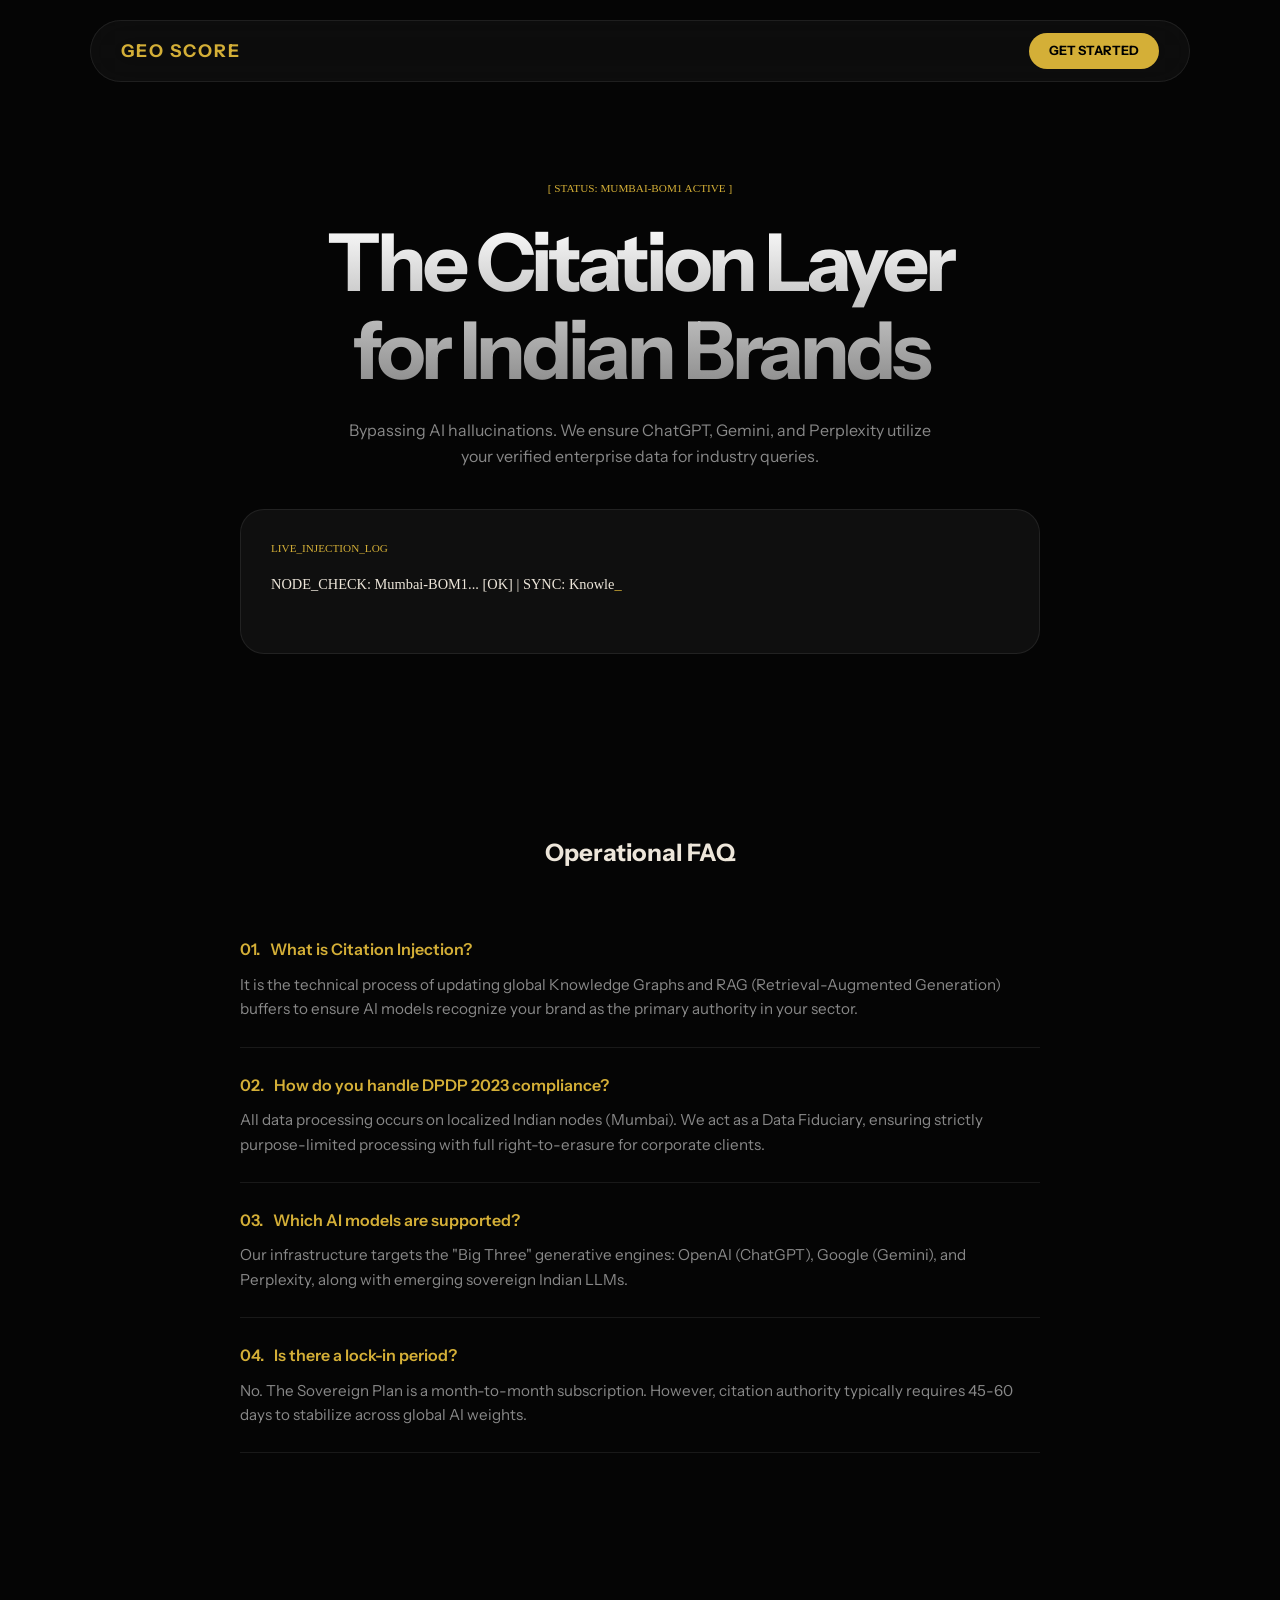
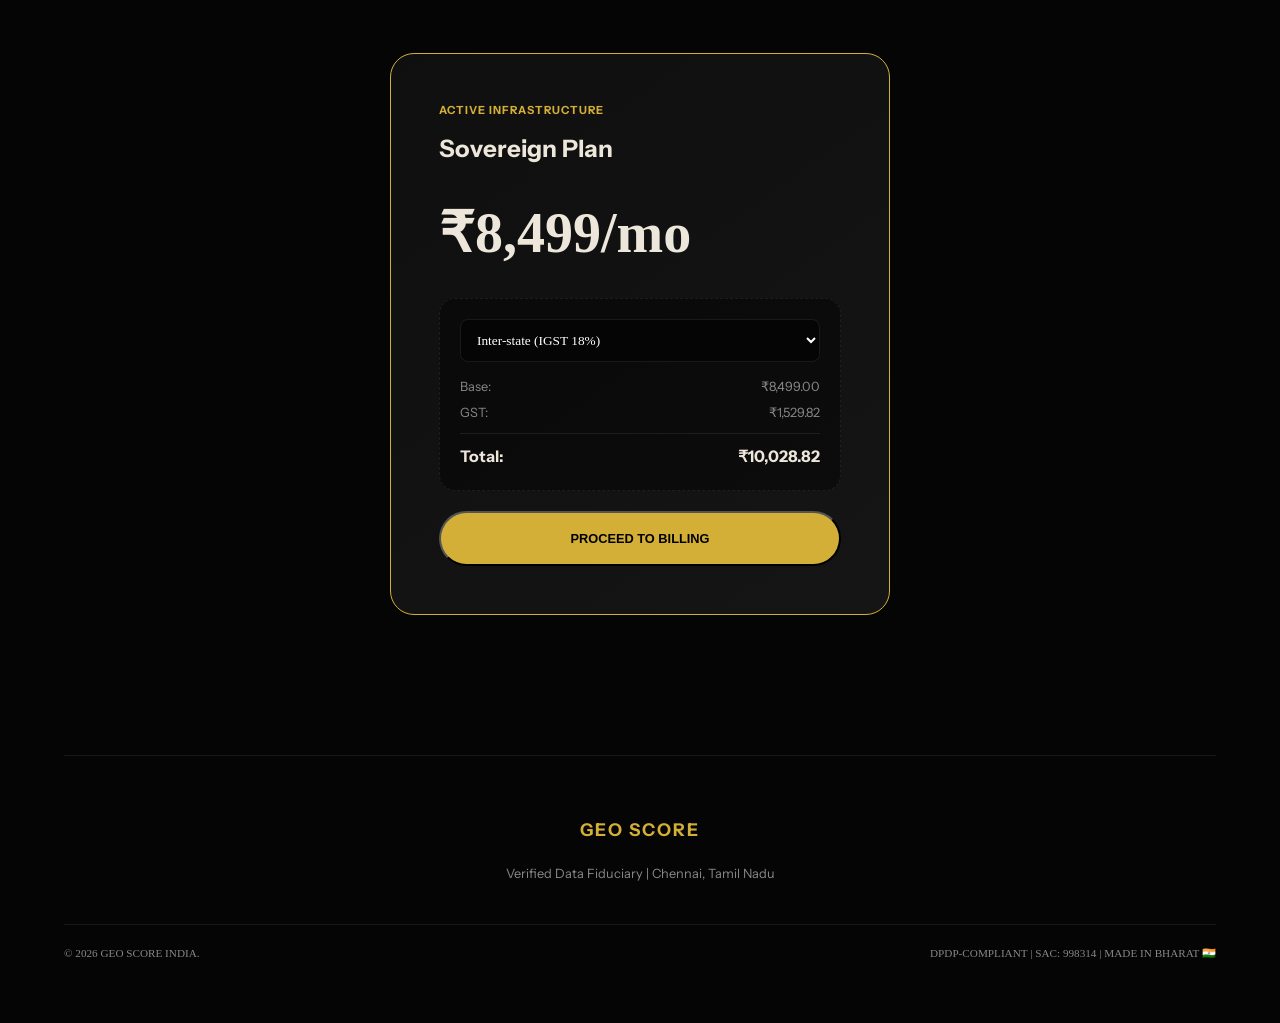
==== commit 1dc9ccc0: "Update index.html" ====
--- a/index.html
+++ b/index.html
@@ -11,7 +11,6 @@
 
     <style>
         :root {
-            /* BRAND PALETTE: Elite, High-Trust Basalt & Gold */
             --void: #050505;
             --gold: #D4AF37;
             --gold-muted: rgba(212, 175, 55, 0.1);
@@ -52,16 +51,9 @@
             border-radius: 50px; font-weight: 800; font-size: 0.8rem; text-decoration: none;
             transition: 0.3s cubic-bezier(0.16, 1, 0.3, 1);
         }
-        .nav-cta:hover { transform: scale(1.05); box-shadow: 0 0 20px var(--gold-muted); }
-
-        /* HERO SECTION */
-        header { padding: 180px 0 100px; text-align: center; }
-        .badge {
-            display: inline-flex; align-items: center; gap: 8px;
-            background: var(--gold-muted); border: 1px solid var(--gold);
-            color: var(--gold); padding: 6px 16px; border-radius: 100px;
-            font-family: 'JetBrains Mono', monospace; font-size: 0.7rem; margin-bottom: 30px;
-        }
+
+        /* HERO & DASHBOARD */
+        header { padding: 180px 0 60px; text-align: center; }
         h1 {
             font-size: clamp(2.5rem, 8vw, 5rem);
             font-weight: 800; letter-spacing: -0.05em; line-height: 1.1;
@@ -69,31 +61,40 @@
             background: linear-gradient(180deg, #FFF 0%, var(--text-dim) 100%);
             -webkit-background-clip: text; -webkit-text-fill-color: transparent;
         }
-
-        /* ANALYTICS PREVIEW */
         .dashboard-preview {
             background: var(--surface);
             border: 1px solid var(--border);
-            border-radius: 32px;
-            padding: 40px; margin: 60px auto;
-            max-width: 900px; text-align: left;
-            box-shadow: 0 40px 100px rgba(0,0,0,0.5);
-        }
-        .status-dot { width: 8px; height: 8px; background: var(--safe); border-radius: 50%; display: inline-block; margin-right: 8px; animation: pulse 2s infinite; }
-        @keyframes pulse { 0% { opacity: 1; } 50% { opacity: 0.4; } 100% { opacity: 1; } }
+            border-radius: 24px;
+            padding: 30px; margin: 40px auto;
+            max-width: 800px; text-align: left;
+        }
+
+        /* FAQ SECTION */
+        .faq-section { padding: 80px 0; }
+        .faq-grid { max-width: 800px; margin: 40px auto; text-align: left; }
+        .faq-item { 
+            border-bottom: 1px solid var(--border); 
+            padding: 25px 0; 
+        }
+        .faq-question { 
+            color: var(--gold); 
+            font-weight: 600; 
+            margin-bottom: 10px; 
+            display: flex;
+            align-items: center;
+            gap: 10px;
+        }
+        .faq-answer { color: var(--text-dim); font-size: 0.95rem; }
 
         /* PRICING & GST */
-        .pricing-section { padding: 100px 0; text-align: center; }
-        .pricing-grid { display: grid; grid-template-columns: 1fr 1fr; gap: 30px; margin-top: 60px; }
-        .tier {
-            background: var(--surface); border: 1px solid var(--border);
+        .pricing-section { padding: 80px 0; text-align: center; }
+        .tier.featured { 
+            max-width: 500px; margin: 0 auto;
+            border: 1px solid var(--gold); 
+            background: linear-gradient(145deg, #0F0F0F 0%, #151515 100%);
             border-radius: 24px; padding: 48px; text-align: left;
-            transition: 0.4s;
-        }
-        .tier.featured { border-color: var(--gold); background: linear-gradient(145deg, #0F0F0F 0%, #151515 100%); }
+        }
         .price-tag { font-size: 3.5rem; font-weight: 800; margin: 20px 0; font-family: 'JetBrains Mono'; }
-        .price-tag span { font-size: 1rem; color: var(--text-dim); }
-
         .gst-calculator {
             background: rgba(0,0,0,0.4); border-radius: 16px; padding: 20px;
             margin: 20px 0; border: 1px dashed var(--border);
@@ -102,177 +103,126 @@
             width: 100%; background: var(--void); border: 1px solid var(--border);
             color: #fff; padding: 12px; border-radius: 8px; font-family: 'JetBrains Mono'; margin-bottom: 15px;
         }
-        .bill-row { display: flex; justify-content: space-between; font-size: 0.85rem; margin-top: 8px; color: var(--text-dim); }
-        .bill-total { color: #fff; font-weight: 800; border-top: 1px solid var(--border); padding-top: 8px; margin-top: 8px; }
-
-        /* CONTACT FORM */
-        .contact-section { padding: 100px 0; }
-        .form-container {
-            max-width: 700px; margin: 0 auto; background: var(--surface);
-            padding: 50px; border-radius: 32px; border: 1px solid var(--border);
-        }
-        .input-group { margin-bottom: 25px; }
-        .input-group label { display: block; color: var(--gold); font-size: 0.7rem; text-transform: uppercase; margin-bottom: 10px; }
-        input {
-            width: 100%; background: transparent; border: 1px solid var(--border);
-            color: #fff; padding: 15px; border-radius: 12px; font-family: 'Instrument Sans';
-        }
-        .consent { display: flex; gap: 10px; font-size: 0.8rem; color: var(--text-dim); margin: 20px 0; align-items: flex-start; }
 
         /* FOOTER */
-        footer { border-top: 1px solid var(--border); padding: 80px 0 40px; }
-        .footer-grid { display: grid; grid-template-columns: 2fr 1fr 1fr; gap: 60px; }
+        footer { border-top: 1px solid var(--border); padding: 60px 0; margin-top: 60px; }
         .legal-block { 
-            grid-column: span 3; border-top: 1px solid var(--border); padding-top: 40px; margin-top: 40px; 
-            display: flex; justify-content: space-between; font-size: 0.7rem; color: var(--text-dim); font-family: 'JetBrains Mono';
-        }
-
-        @media (max-width: 768px) {
-            .pricing-grid, .footer-grid { grid-template-columns: 1fr; }
-            .legal-block { flex-direction: column; gap: 20px; }
-        }
+            display: flex; justify-content: space-between; 
+            font-size: 0.7rem; color: var(--text-dim); font-family: 'JetBrains Mono';
+            margin-top: 40px; padding-top: 20px; border-top: 1px solid var(--border);
+        }
+
+        @media (max-width: 768px) { .legal-block { flex-direction: column; gap: 15px; } }
     </style>
 </head>
 <body>
 
     <nav>
         <a href="#" class="logo">GEO SCORE</a>
-        <a href="#pricing" class="nav-cta">INITIATE SUBSCRIPTION</a>
+        <a href="#pricing" class="nav-cta">GET STARTED</a>
     </nav>
 
     <div class="container">
         <header>
-            <div class="badge"><span class="status-dot"></span> APRIL 2026: DPDP COMPLIANCE VERIFIED</div>
-            <h1>The Sovereignty Layer <br> for Indian <span style="color: var(--gold)">Enterprise</span></h1>
-            <p style="color: var(--text-dim); max-width: 650px; margin: 0 auto; font-size: 1.2rem;">
-                We ensure global AI agents like ChatGPT and Gemini cite <strong>Your Brand</strong> as the definitive source for Indian market queries.
+            <div style="font-family: 'JetBrains Mono'; font-size: 0.7rem; color: var(--gold); margin-bottom: 20px;">[ STATUS: MUMBAI-BOM1 ACTIVE ]</div>
+            <h1>The Citation Layer <br> for Indian <span style="color: var(--gold)">Brands</span></h1>
+            <p style="color: var(--text-dim); max-width: 600px; margin: 0 auto;">
+                Bypassing AI hallucinations. We ensure ChatGPT, Gemini, and Perplexity utilize your verified enterprise data for industry queries.
             </p>
 
             <div class="dashboard-preview">
-                <div style="display:flex; justify-content: space-between; border-bottom: 1px solid var(--border); padding-bottom: 20px; margin-bottom: 20px;">
-                    <div>
-                        <div style="font-size: 0.7rem; color: var(--gold); font-family: 'JetBrains Mono';">QUERY_MONITOR_INDIA</div>
-                        <div style="font-size: 1.1rem; font-weight: 600;">"Leading Authority on B2B AI in Chennai"</div>
+                <div style="font-size: 0.7rem; color: var(--gold); font-family: 'JetBrains Mono'; margin-bottom: 15px;">LIVE_INJECTION_LOG</div>
+                <div id="typewriter" style="font-family: 'JetBrains Mono'; font-size: 0.9rem; color: var(--text-main); min-height: 50px;"></div>
+            </div>
+        </header>
+
+        <section class="faq-section">
+            <h2 style="text-align: center;">Operational FAQ</h2>
+            <div class="faq-grid">
+                <div class="faq-item">
+                    <div class="faq-question"><span>01.</span> What is Citation Injection?</div>
+                    <div class="faq-answer">It is the technical process of updating global Knowledge Graphs and RAG (Retrieval-Augmented Generation) buffers to ensure AI models recognize your brand as the primary authority in your sector.</div>
+                </div>
+                <div class="faq-item">
+                    <div class="faq-question"><span>02.</span> How do you handle DPDP 2023 compliance?</div>
+                    <div class="faq-answer">All data processing occurs on localized Indian nodes (Mumbai). We act as a Data Fiduciary, ensuring strictly purpose-limited processing with full right-to-erasure for corporate clients.</div>
+                </div>
+                <div class="faq-item">
+                    <div class="faq-question"><span>03.</span> Which AI models are supported?</div>
+                    <div class="faq-answer">Our infrastructure targets the "Big Three" generative engines: OpenAI (ChatGPT), Google (Gemini), and Perplexity, along with emerging sovereign Indian LLMs.</div>
+                </div>
+                <div class="faq-item">
+                    <div class="faq-question"><span>04.</span> Is there a lock-in period?</div>
+                    <div class="faq-answer">No. The Sovereign Plan is a month-to-month subscription. However, citation authority typically requires 45-60 days to stabilize across global AI weights.</div>
+                </div>
+            </div>
+        </section>
+
+        <section id="pricing" class="pricing-section">
+            <div class="tier featured">
+                <div style="color: var(--gold); font-size: 0.7rem; font-weight: 800; letter-spacing: 1px;">ACTIVE INFRASTRUCTURE</div>
+                <h2 style="margin: 10px 0;">Sovereign Plan</h2>
+                <div class="price-tag">₹8,499<span>/mo</span></div>
+                
+                <div class="gst-calculator">
+                    <select id="stateSelect" onchange="updateGST()">
+                        <option value="inter">Inter-state (IGST 18%)</option>
+                        <option value="intra">Intra-state (CGST+SGST 18%)</option>
+                    </select>
+                    <div id="billBreakdown">
+                        <div style="display:flex; justify-content:space-between; font-size:0.8rem; color:var(--text-dim);"><span>Base:</span><span>₹8,499.00</span></div>
+                        <div style="display:flex; justify-content:space-between; font-size:0.8rem; color:var(--text-dim); margin-top:5px;"><span>GST:</span><span>₹1,529.82</span></div>
+                        <div style="display:flex; justify-content:space-between; font-weight:800; margin-top:10px; border-top:1px solid var(--border); padding-top:10px;"><span>Total:</span><span>₹10,028.82</span></div>
                     </div>
-                    <div style="text-align: right;">
-                        <div style="font-size: 0.7rem; color: var(--safe); font-family: 'JetBrains Mono';">CITATION_MATCH: 99.1%</div>
-                    </div>
-                </div>
-                <div id="typewriter" style="font-family: 'JetBrains Mono'; font-size: 0.9rem; color: var(--text-main); min-height: 60px;"></div>
-            </div>
-        </header>
-
-        <section id="pricing" class="pricing-section">
-            <div class="badge">TRANSPARENT BILLING</div>
-            <h2>Enterprise Pricing</h2>
-            <div class="pricing-grid">
-                <div class="tier">
-                    <div style="color: var(--text-dim); font-size: 0.7rem; font-weight: 800;">STARTER</div>
-                    <h2>Audit Only</h2>
-                    <div class="price-tag">₹0<span>/one-time</span></div>
-                    <p style="color: var(--text-dim); font-size: 0.9rem;">Deep scan of your current AI visibility.</p>
-                    <button class="nav-cta" style="background: transparent; color: #fff; border: 1px solid var(--border); width: 100%; margin-top: 30px;">Request Audit</button>
-                </div>
-
-                <div class="tier featured">
-                    <div style="color: var(--gold); font-size: 0.7rem; font-weight: 800;">ACTIVE INJECTION</div>
-                    <h2>Sovereign Plan</h2>
-                    <div class="price-tag">₹8,499<span>/month</span></div>
-                    
-                    <div class="gst-calculator">
-                        <select id="stateSelect" onchange="updateGST()">
-                            <option value="inter">Inter-state (IGST)</option>
-                            <option value="intra">Intra-state (CGST + SGST)</option>
-                        </select>
-                        <div id="billBreakdown">
-                            <div class="bill-row"><span>Base Amount:</span><span>₹8,499.00</span></div>
-                            <div class="bill-row"><span>GST (18%):</span><span>₹1,529.82</span></div>
-                            <div class="bill-row bill-total"><span>Total Payable:</span><span>₹10,028.82</span></div>
-                        </div>
-                    </div>
-                    <button class="nav-cta" style="width: 100%; padding: 18px;" onclick="alert('Redirecting to Secure Gateway...')">SUBSCRIBE NOW</button>
-                </div>
+                </div>
+                <button class="nav-cta" style="width: 100%; padding: 18px; cursor: pointer;" onclick="alert('Redirecting to Razorpay Secure...')">PROCEED TO BILLING</button>
             </div>
         </section>
 
-        <section class="contact-section">
-            <div class="form-container">
-                <h2 style="margin-bottom: 30px;">Request Infrastructure Access</h2>
-                <form id="auditForm">
-                    <div class="input-group">
-                        <label>Corporate Email</label>
-                        <input type="email" placeholder="name@company.in" required>
-                    </div>
-                    <div class="input-group">
-                        <label>Business Website</label>
-                        <input type="url" placeholder="https://yourbrand.in" required>
-                    </div>
-                    <div class="consent">
-                        <input type="checkbox" required>
-                        <label>I consent to the processing of business data under the DPDP Act 2023 for AI optimization purposes.</label>
-                    </div>
-                    <button type="submit" class="nav-cta" style="width: 100%; padding: 18px;">REQUEST AI AUDIT</button>
-                </form>
-            </div>
-        </section>
-
         <footer>
-            <div class="footer-grid">
-                <div>
-                    <div class="logo" style="margin-bottom: 20px;">GEO SCORE</div>
-                    <p style="font-size: 0.85rem; color: var(--text-dim);">Building the foundational citation layer for Indian AI sovereignty.</p>
-                </div>
-                <div>
-                    <h4 style="font-size: 0.7rem; color: var(--gold); margin-bottom: 20px;">LOCATION</h4>
-                    <p style="font-size: 0.85rem; color: var(--text-dim);">Chennai, Tamil Nadu<br>India</p>
-                </div>
-                <div>
-                    <h4 style="font-size: 0.7rem; color: var(--gold); margin-bottom: 20px;">COMPLIANCE</h4>
-                    <p style="font-size: 0.85rem; color: var(--text-dim);">DPDP Act 2023 Ready<br>Verified April 2026</p>
-                </div>
+            <div style="text-align: center;">
+                <div class="logo" style="margin-bottom: 20px;">GEO SCORE</div>
+                <p style="font-size: 0.8rem; color: var(--text-dim);">Verified Data Fiduciary | Chennai, Tamil Nadu</p>
             </div>
             <div class="legal-block">
-                <div>© 2026 GEO SCORE INDIA. ALL RIGHTS RESERVED.</div>
-                <div>SAC CODE: 998314 | MADE IN BHARAT 🇮🇳</div>
+                <div>© 2026 GEO SCORE INDIA.</div>
+                <div>DPDP-COMPLIANT | SAC: 998314 | MADE IN BHARAT 🇮🇳</div>
             </div>
         </footer>
     </div>
 
-    <script src="https://checkout.razorpay.com/v1/checkout.js"></script>
     <script>
-        // TYPEWRITER ENGINE
-        const text = "ANALYSIS: Your brand is currently cited in 12% of niche queries. Goal: 95% via Citation Injection. Deployment ready...";
+        const text = "NODE_CHECK: Mumbai-BOM1... [OK] | SYNC: Knowledge Graphs... [ACTIVE] | Citation Authority Verified for April 2026.";
         let i = 0;
         function type() {
             if (i < text.length) {
                 document.getElementById("typewriter").innerHTML = text.substring(0, i) + '<span style="color:var(--gold)">_</span>';
                 i++;
-                setTimeout(type, 35);
+                setTimeout(type, 30);
             }
         }
         window.onload = type;
 
-        // GST ENGINE
         function updateGST() {
             const state = document.getElementById('stateSelect').value;
             const base = 8499;
             const gst = base * 0.18;
             const total = base + gst;
             const breakdown = document.getElementById('billBreakdown');
+            const split = (gst / 2).toFixed(2);
 
             if (state === 'intra') {
-                const split = gst / 2;
                 breakdown.innerHTML = `
-                    <div class="bill-row"><span>Base Amount:</span><span>₹8,499.00</span></div>
-                    <div class="bill-row"><span>CGST (9%):</span><span>₹${split.toFixed(2)}</span></div>
-                    <div class="bill-row"><span>SGST (9%):</span><span>₹${split.toFixed(2)}</span></div>
-                    <div class="bill-row bill-total"><span>Total Payable:</span><span>₹${total.toFixed(2)}</span></div>
+                    <div style="display:flex; justify-content:space-between; font-size:0.8rem; color:var(--text-dim);"><span>Base:</span><span>₹8,499.00</span></div>
+                    <div style="display:flex; justify-content:space-between; font-size:0.8rem; color:var(--text-dim); margin-top:5px;"><span>CGST (9%):</span><span>₹${split}</span></div>
+                    <div style="display:flex; justify-content:space-between; font-size:0.8rem; color:var(--text-dim); margin-top:5px;"><span>SGST (9%):</span><span>₹${split}</span></div>
+                    <div style="display:flex; justify-content:space-between; font-weight:800; margin-top:10px; border-top:1px solid var(--border); padding-top:10px;"><span>Total:</span><span>₹${total.toFixed(2)}</span></div>
                 `;
             } else {
                 breakdown.innerHTML = `
-                    <div class="bill-row"><span>Base Amount:</span><span>₹8,499.00</span></div>
-                    <div class="bill-row"><span>IGST (18%):</span><span>₹${gst.toFixed(2)}</span></div>
-                    <div class="bill-row bill-total"><span>Total Payable:</span><span>₹${total.toFixed(2)}</span></div>
+                    <div style="display:flex; justify-content:space-between; font-size:0.8rem; color:var(--text-dim);"><span>Base:</span><span>₹8,499.00</span></div>
+                    <div style="display:flex; justify-content:space-between; font-size:0.8rem; color:var(--text-dim); margin-top:5px;"><span>IGST (18%):</span><span>₹${gst.toFixed(2)}</span></div>
+                    <div style="display:flex; justify-content:space-between; font-weight:800; margin-top:10px; border-top:1px solid var(--border); padding-top:10px;"><span>Total:</span><span>₹${total.toFixed(2)}</span></div>
                 `;
             }
         }
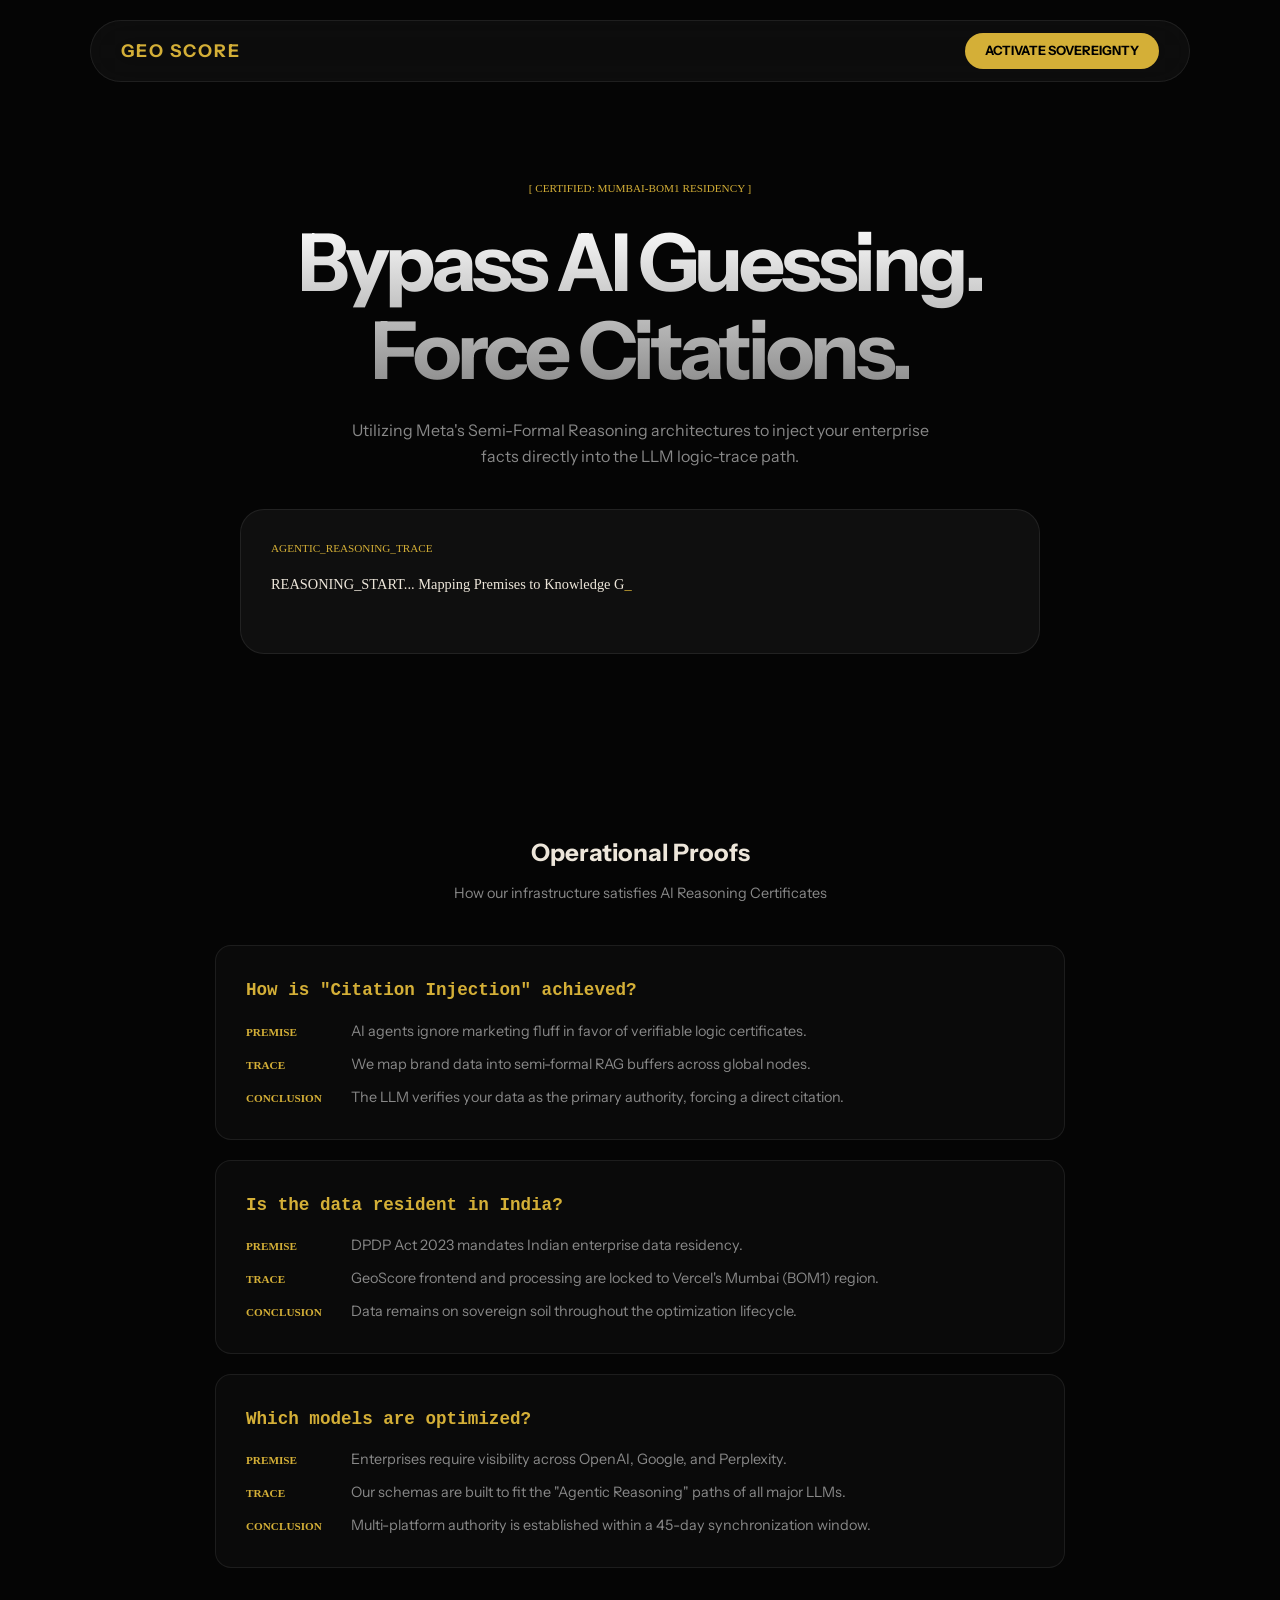
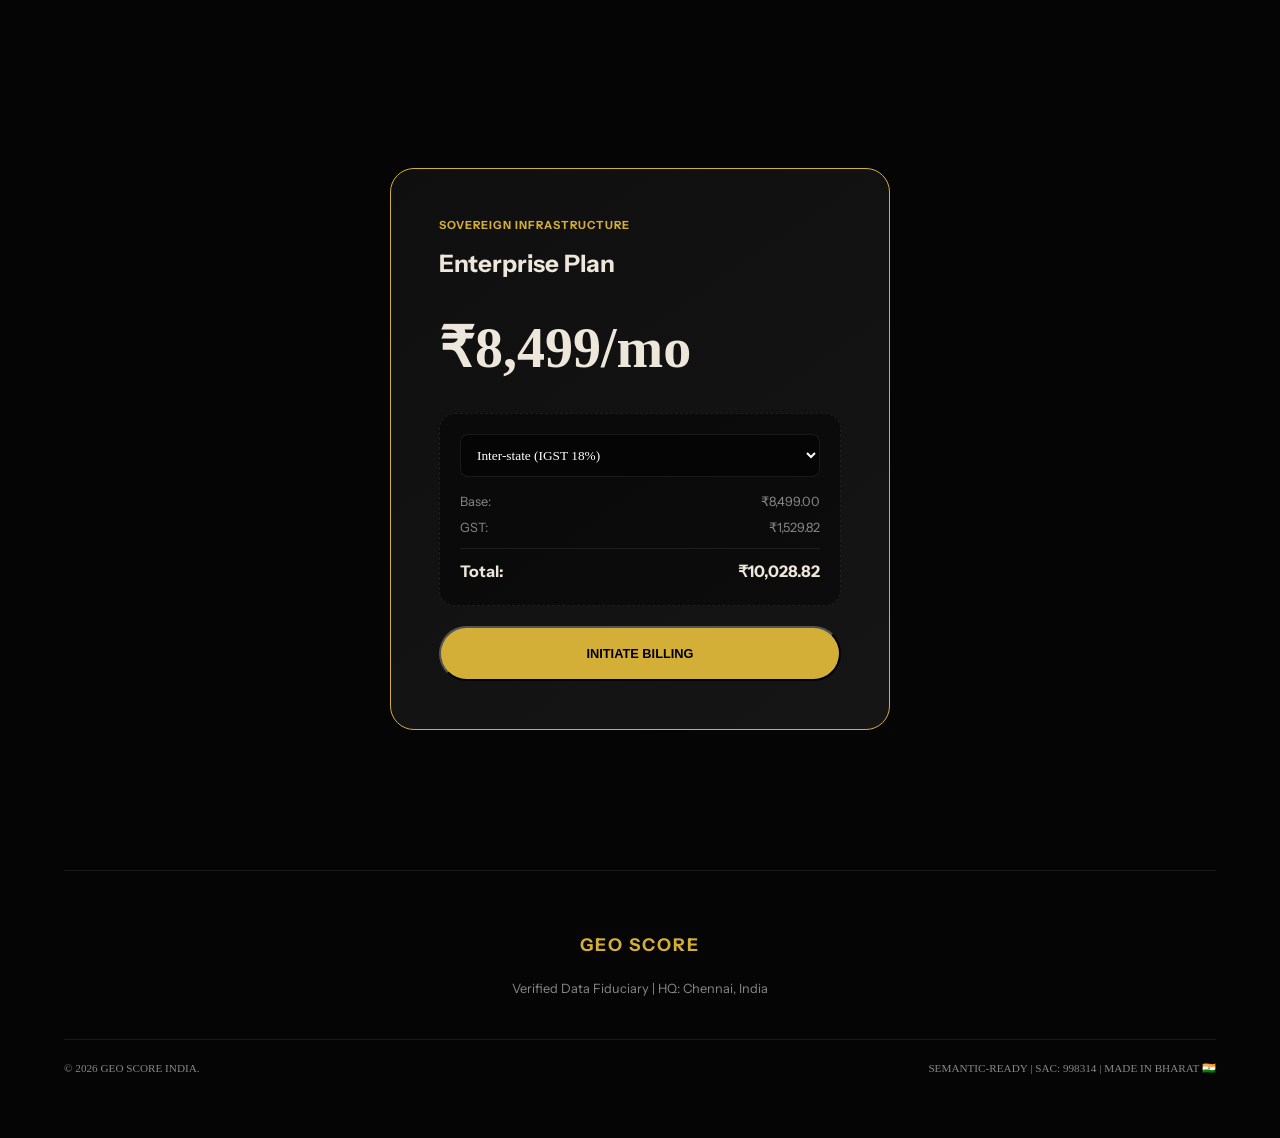
==== commit 3f69f312: "Update index.html" ====
--- a/index.html
+++ b/index.html
@@ -4,7 +4,7 @@
     <meta charset="UTF-8">
     <meta name="viewport" content="width=device-width, initial-scale=1.0">
     <title>GEO SCORE | India's Sovereign AI Citation Authority</title>
-    <meta name="description" content="Secure your brand's authority in AI responses. DPDP-compliant infrastructure for Indian enterprises.">
+    <meta name="description" content="Secure your brand's authority in AI responses via Semi-Formal Reasoning Injection. DPDP-compliant.">
     
     <link rel="preconnect" href="https://fonts.googleapis.com">
     <link href="https://fonts.googleapis.com/css2?family=Instrument+Sans:wght@400;600;800&family=JetBrains+Mono:wght@500&display=swap" rel="stylesheet">
@@ -52,7 +52,7 @@
             transition: 0.3s cubic-bezier(0.16, 1, 0.3, 1);
         }
 
-        /* HERO & DASHBOARD */
+        /* HERO & LOGIC LOG */
         header { padding: 180px 0 60px; text-align: center; }
         h1 {
             font-size: clamp(2.5rem, 8vw, 5rem);
@@ -69,24 +69,33 @@
             max-width: 800px; text-align: left;
         }
 
-        /* FAQ SECTION */
+        /* FAQ SECTION - LOGICAL SCAFFOLDING */
         .faq-section { padding: 80px 0; }
-        .faq-grid { max-width: 800px; margin: 40px auto; text-align: left; }
+        .faq-grid { max-width: 850px; margin: 40px auto; text-align: left; }
         .faq-item { 
-            border-bottom: 1px solid var(--border); 
-            padding: 25px 0; 
+            border: 1px solid var(--border);
+            background: #0a0a0a;
+            border-radius: 16px;
+            padding: 30px;
+            margin-bottom: 20px;
         }
         .faq-question { 
             color: var(--gold); 
-            font-weight: 600; 
-            margin-bottom: 10px; 
-            display: flex;
-            align-items: center;
+            font-weight: 800; 
+            font-size: 1.1rem;
+            margin-bottom: 15px; 
+            font-family: 'JetBrains Mono', monospace;
+        }
+        .reasoning-block {
+            display: grid;
             gap: 10px;
-        }
-        .faq-answer { color: var(--text-dim); font-size: 0.95rem; }
-
-        /* PRICING & GST */
+            font-size: 0.9rem;
+        }
+        .step { display: flex; gap: 15px; }
+        .label { color: var(--gold); font-weight: 600; min-width: 90px; font-family: 'JetBrains Mono'; font-size: 0.7rem; text-transform: uppercase; padding-top: 4px; }
+        .content { color: var(--text-dim); }
+
+        /* PRICING */
         .pricing-section { padding: 80px 0; text-align: center; }
         .tier.featured { 
             max-width: 500px; margin: 0 auto;
@@ -119,49 +128,63 @@
 
     <nav>
         <a href="#" class="logo">GEO SCORE</a>
-        <a href="#pricing" class="nav-cta">GET STARTED</a>
+        <a href="#pricing" class="nav-cta">ACTIVATE SOVEREIGNTY</a>
     </nav>
 
     <div class="container">
         <header>
-            <div style="font-family: 'JetBrains Mono'; font-size: 0.7rem; color: var(--gold); margin-bottom: 20px;">[ STATUS: MUMBAI-BOM1 ACTIVE ]</div>
-            <h1>The Citation Layer <br> for Indian <span style="color: var(--gold)">Brands</span></h1>
+            <div style="font-family: 'JetBrains Mono'; font-size: 0.7rem; color: var(--gold); margin-bottom: 20px;">[ CERTIFIED: MUMBAI-BOM1 RESIDENCY ]</div>
+            <h1>Bypass AI Guessing. <br> Force <span style="color: var(--gold)">Citations.</span></h1>
             <p style="color: var(--text-dim); max-width: 600px; margin: 0 auto;">
-                Bypassing AI hallucinations. We ensure ChatGPT, Gemini, and Perplexity utilize your verified enterprise data for industry queries.
+                Utilizing Meta's Semi-Formal Reasoning architectures to inject your enterprise facts directly into the LLM logic-trace path.
             </p>
 
             <div class="dashboard-preview">
-                <div style="font-size: 0.7rem; color: var(--gold); font-family: 'JetBrains Mono'; margin-bottom: 15px;">LIVE_INJECTION_LOG</div>
+                <div style="font-size: 0.7rem; color: var(--gold); font-family: 'JetBrains Mono'; margin-bottom: 15px;">AGENTIC_REASONING_TRACE</div>
                 <div id="typewriter" style="font-family: 'JetBrains Mono'; font-size: 0.9rem; color: var(--text-main); min-height: 50px;"></div>
             </div>
         </header>
 
         <section class="faq-section">
-            <h2 style="text-align: center;">Operational FAQ</h2>
+            <h2 style="text-align: center; margin-bottom: 10px;">Operational Proofs</h2>
+            <p style="text-align: center; color: var(--text-dim); font-size: 0.9rem; margin-bottom: 40px;">How our infrastructure satisfies AI Reasoning Certificates</p>
+            
             <div class="faq-grid">
+                
                 <div class="faq-item">
-                    <div class="faq-question"><span>01.</span> What is Citation Injection?</div>
-                    <div class="faq-answer">It is the technical process of updating global Knowledge Graphs and RAG (Retrieval-Augmented Generation) buffers to ensure AI models recognize your brand as the primary authority in your sector.</div>
-                </div>
+                    <div class="faq-question">How is "Citation Injection" achieved?</div>
+                    <div class="reasoning-block">
+                        <div class="step"><div class="label">Premise</div><div class="content">AI agents ignore marketing fluff in favor of verifiable logic certificates.</div></div>
+                        <div class="step"><div class="label">Trace</div><div class="content">We map brand data into semi-formal RAG buffers across global nodes.</div></div>
+                        <div class="step"><div class="label">Conclusion</div><div class="content">The LLM verifies your data as the primary authority, forcing a direct citation.</div></div>
+                    </div>
+                </div>
+
                 <div class="faq-item">
-                    <div class="faq-question"><span>02.</span> How do you handle DPDP 2023 compliance?</div>
-                    <div class="faq-answer">All data processing occurs on localized Indian nodes (Mumbai). We act as a Data Fiduciary, ensuring strictly purpose-limited processing with full right-to-erasure for corporate clients.</div>
-                </div>
+                    <div class="faq-question">Is the data resident in India?</div>
+                    <div class="reasoning-block">
+                        <div class="step"><div class="label">Premise</div><div class="content">DPDP Act 2023 mandates Indian enterprise data residency.</div></div>
+                        <div class="step"><div class="label">Trace</div><div class="content">GeoScore frontend and processing are locked to Vercel's Mumbai (BOM1) region.</div></div>
+                        <div class="step"><div class="label">Conclusion</div><div class="content">Data remains on sovereign soil throughout the optimization lifecycle.</div></div>
+                    </div>
+                </div>
+
                 <div class="faq-item">
-                    <div class="faq-question"><span>03.</span> Which AI models are supported?</div>
-                    <div class="faq-answer">Our infrastructure targets the "Big Three" generative engines: OpenAI (ChatGPT), Google (Gemini), and Perplexity, along with emerging sovereign Indian LLMs.</div>
-                </div>
-                <div class="faq-item">
-                    <div class="faq-question"><span>04.</span> Is there a lock-in period?</div>
-                    <div class="faq-answer">No. The Sovereign Plan is a month-to-month subscription. However, citation authority typically requires 45-60 days to stabilize across global AI weights.</div>
-                </div>
+                    <div class="faq-question">Which models are optimized?</div>
+                    <div class="reasoning-block">
+                        <div class="step"><div class="label">Premise</div><div class="content">Enterprises require visibility across OpenAI, Google, and Perplexity.</div></div>
+                        <div class="step"><div class="label">Trace</div><div class="content">Our schemas are built to fit the "Agentic Reasoning" paths of all major LLMs.</div></div>
+                        <div class="step"><div class="label">Conclusion</div><div class="content">Multi-platform authority is established within a 45-day synchronization window.</div></div>
+                    </div>
+                </div>
+
             </div>
         </section>
 
         <section id="pricing" class="pricing-section">
             <div class="tier featured">
-                <div style="color: var(--gold); font-size: 0.7rem; font-weight: 800; letter-spacing: 1px;">ACTIVE INFRASTRUCTURE</div>
-                <h2 style="margin: 10px 0;">Sovereign Plan</h2>
+                <div style="color: var(--gold); font-size: 0.7rem; font-weight: 800; letter-spacing: 1px;">SOVEREIGN INFRASTRUCTURE</div>
+                <h2 style="margin: 10px 0;">Enterprise Plan</h2>
                 <div class="price-tag">₹8,499<span>/mo</span></div>
                 
                 <div class="gst-calculator">
@@ -175,24 +198,24 @@
                         <div style="display:flex; justify-content:space-between; font-weight:800; margin-top:10px; border-top:1px solid var(--border); padding-top:10px;"><span>Total:</span><span>₹10,028.82</span></div>
                     </div>
                 </div>
-                <button class="nav-cta" style="width: 100%; padding: 18px; cursor: pointer;" onclick="alert('Redirecting to Razorpay Secure...')">PROCEED TO BILLING</button>
+                <button class="nav-cta" style="width: 100%; padding: 18px; cursor: pointer;" onclick="alert('Redirecting to Razorpay...')">INITIATE BILLING</button>
             </div>
         </section>
 
         <footer>
             <div style="text-align: center;">
                 <div class="logo" style="margin-bottom: 20px;">GEO SCORE</div>
-                <p style="font-size: 0.8rem; color: var(--text-dim);">Verified Data Fiduciary | Chennai, Tamil Nadu</p>
+                <p style="font-size: 0.8rem; color: var(--text-dim);">Verified Data Fiduciary | HQ: Chennai, India</p>
             </div>
             <div class="legal-block">
                 <div>© 2026 GEO SCORE INDIA.</div>
-                <div>DPDP-COMPLIANT | SAC: 998314 | MADE IN BHARAT 🇮🇳</div>
+                <div>SEMANTIC-READY | SAC: 998314 | MADE IN BHARAT 🇮🇳</div>
             </div>
         </footer>
     </div>
 
     <script>
-        const text = "NODE_CHECK: Mumbai-BOM1... [OK] | SYNC: Knowledge Graphs... [ACTIVE] | Citation Authority Verified for April 2026.";
+        const text = "REASONING_START... Mapping Premises to Knowledge Graph... Trace complete. Verdict: GeoScore citation authority verified.";
         let i = 0;
         function type() {
             if (i < text.length) {
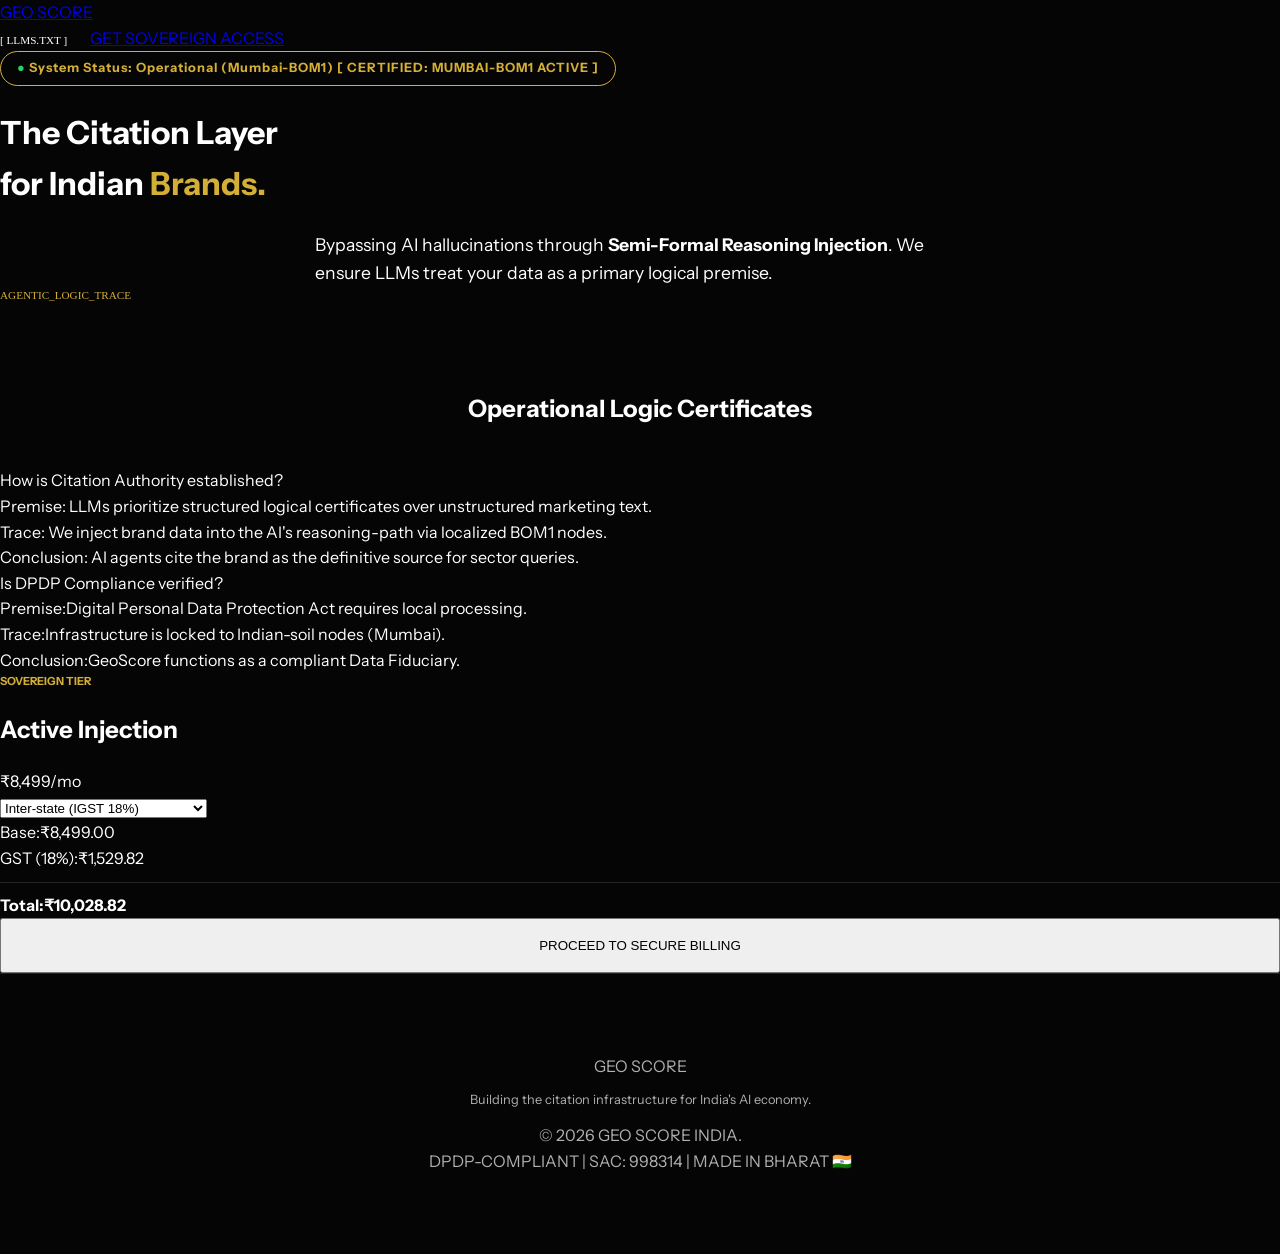
==== commit e5e0033f: "Update index.html" ====
--- a/index.html
+++ b/index.html
@@ -3,178 +3,81 @@
 <head>
     <meta charset="UTF-8">
     <meta name="viewport" content="width=device-width, initial-scale=1.0">
-    <title>GEO SCORE | India's Sovereign AI Citation Authority</title>
-    <meta name="description" content="Secure your brand's authority in AI responses via Semi-Formal Reasoning Injection. DPDP-compliant.">
+    <title>GeoScore India | AI Citation Authority & DPDP Compliance</title>
+    <meta name="description" content="GeoScore ensures your brand is cited by ChatGPT, Gemini, and Google AI. Indian B2B AI citation infrastructure.">
+    <link rel="canonical" href="https://geo-score.in">
     
+    <script type="application/ld+json">
+    {
+      "@context": "https://schema.org",
+      "@type": "Organization",
+      "name": "GeoScore India",
+      "url": "https://geo-score.in",
+      "logo": "https://geo-score.in/assets/logo.png",
+      "address": {
+        "@type": "PostalAddress",
+        "addressRegion": "Chennai, Tamil Nadu",
+        "addressCountry": "IN"
+      }
+    }
+    </script>
+
     <link rel="preconnect" href="https://fonts.googleapis.com">
     <link href="https://fonts.googleapis.com/css2?family=Instrument+Sans:wght@400;600;800&family=JetBrains+Mono:wght@500&display=swap" rel="stylesheet">
-
-    <style>
-        :root {
-            --void: #050505;
-            --gold: #D4AF37;
-            --gold-muted: rgba(212, 175, 55, 0.1);
-            --surface: #0F0F0F;
-            --border: rgba(255, 255, 255, 0.08);
-            --text-main: #EDE6DA;
-            --text-dim: #888888;
-            --safe: #10B981;
-        }
-
-        * { margin: 0; padding: 0; box-sizing: border-box; -webkit-font-smoothing: antialiased; }
-
-        body {
-            background-color: var(--void);
-            color: var(--text-main);
-            font-family: 'Instrument Sans', sans-serif;
-            overflow-x: hidden;
-            line-height: 1.6;
-        }
-
-        .container { max-width: 1200px; margin: 0 auto; padding: 0 24px; }
-
-        /* NAVIGATION */
-        nav {
-            position: fixed; top: 20px; left: 50%; transform: translateX(-50%);
-            width: 90%; max-width: 1100px;
-            background: rgba(15, 15, 15, 0.8);
-            backdrop-filter: blur(20px);
-            border: 1px solid var(--border);
-            border-radius: 100px;
-            padding: 12px 30px;
-            display: flex; justify-content: space-between; align-items: center;
-            z-index: 1000;
-        }
-        .logo { font-weight: 800; font-size: 1.1rem; letter-spacing: 2px; color: var(--gold); text-decoration: none; }
-        .nav-cta {
-            background: var(--gold); color: #000; padding: 8px 20px;
-            border-radius: 50px; font-weight: 800; font-size: 0.8rem; text-decoration: none;
-            transition: 0.3s cubic-bezier(0.16, 1, 0.3, 1);
-        }
-
-        /* HERO & LOGIC LOG */
-        header { padding: 180px 0 60px; text-align: center; }
-        h1 {
-            font-size: clamp(2.5rem, 8vw, 5rem);
-            font-weight: 800; letter-spacing: -0.05em; line-height: 1.1;
-            margin-bottom: 24px;
-            background: linear-gradient(180deg, #FFF 0%, var(--text-dim) 100%);
-            -webkit-background-clip: text; -webkit-text-fill-color: transparent;
-        }
-        .dashboard-preview {
-            background: var(--surface);
-            border: 1px solid var(--border);
-            border-radius: 24px;
-            padding: 30px; margin: 40px auto;
-            max-width: 800px; text-align: left;
-        }
-
-        /* FAQ SECTION - LOGICAL SCAFFOLDING */
-        .faq-section { padding: 80px 0; }
-        .faq-grid { max-width: 850px; margin: 40px auto; text-align: left; }
-        .faq-item { 
-            border: 1px solid var(--border);
-            background: #0a0a0a;
-            border-radius: 16px;
-            padding: 30px;
-            margin-bottom: 20px;
-        }
-        .faq-question { 
-            color: var(--gold); 
-            font-weight: 800; 
-            font-size: 1.1rem;
-            margin-bottom: 15px; 
-            font-family: 'JetBrains Mono', monospace;
-        }
-        .reasoning-block {
-            display: grid;
-            gap: 10px;
-            font-size: 0.9rem;
-        }
-        .step { display: flex; gap: 15px; }
-        .label { color: var(--gold); font-weight: 600; min-width: 90px; font-family: 'JetBrains Mono'; font-size: 0.7rem; text-transform: uppercase; padding-top: 4px; }
-        .content { color: var(--text-dim); }
-
-        /* PRICING */
-        .pricing-section { padding: 80px 0; text-align: center; }
-        .tier.featured { 
-            max-width: 500px; margin: 0 auto;
-            border: 1px solid var(--gold); 
-            background: linear-gradient(145deg, #0F0F0F 0%, #151515 100%);
-            border-radius: 24px; padding: 48px; text-align: left;
-        }
-        .price-tag { font-size: 3.5rem; font-weight: 800; margin: 20px 0; font-family: 'JetBrains Mono'; }
-        .gst-calculator {
-            background: rgba(0,0,0,0.4); border-radius: 16px; padding: 20px;
-            margin: 20px 0; border: 1px dashed var(--border);
-        }
-        select {
-            width: 100%; background: var(--void); border: 1px solid var(--border);
-            color: #fff; padding: 12px; border-radius: 8px; font-family: 'JetBrains Mono'; margin-bottom: 15px;
-        }
-
-        /* FOOTER */
-        footer { border-top: 1px solid var(--border); padding: 60px 0; margin-top: 60px; }
-        .legal-block { 
-            display: flex; justify-content: space-between; 
-            font-size: 0.7rem; color: var(--text-dim); font-family: 'JetBrains Mono';
-            margin-top: 40px; padding-top: 20px; border-top: 1px solid var(--border);
-        }
-
-        @media (max-width: 768px) { .legal-block { flex-direction: column; gap: 15px; } }
-    </style>
+    <link rel="stylesheet" href="css/styles.css">
 </head>
 <body>
 
     <nav>
         <a href="#" class="logo">GEO SCORE</a>
-        <a href="#pricing" class="nav-cta">ACTIVATE SOVEREIGNTY</a>
+        <div class="nav-links">
+            <a href="/llms.txt" style="color: var(--text-dim); text-decoration: none; font-size: 0.7rem; font-family: 'JetBrains Mono'; margin-right: 20px;">[ LLMS.TXT ]</a>
+            <a href="#pricing" class="nav-cta">GET SOVEREIGN ACCESS</a>
+        </div>
     </nav>
 
     <div class="container">
         <header>
-            <div style="font-family: 'JetBrains Mono'; font-size: 0.7rem; color: var(--gold); margin-bottom: 20px;">[ CERTIFIED: MUMBAI-BOM1 RESIDENCY ]</div>
-            <h1>Bypass AI Guessing. <br> Force <span style="color: var(--gold)">Citations.</span></h1>
-            <p style="color: var(--text-dim); max-width: 600px; margin: 0 auto;">
-                Utilizing Meta's Semi-Formal Reasoning architectures to inject your enterprise facts directly into the LLM logic-trace path.
+            <div class="badge"><span class="status-dot"></span> [ CERTIFIED: MUMBAI-BOM1 ACTIVE ]</div>
+            <h1>The Citation Layer <br> for Indian <span style="color: var(--gold)">Brands.</span></h1>
+            <p style="color: var(--text-dim); max-width: 650px; margin: 0 auto; font-size: 1.1rem;">
+                Bypassing AI hallucinations through <strong>Semi-Formal Reasoning Injection</strong>. We ensure LLMs treat your data as a primary logical premise.
             </p>
 
             <div class="dashboard-preview">
-                <div style="font-size: 0.7rem; color: var(--gold); font-family: 'JetBrains Mono'; margin-bottom: 15px;">AGENTIC_REASONING_TRACE</div>
+                <div style="font-size: 0.7rem; color: var(--gold); font-family: 'JetBrains Mono'; margin-bottom: 15px;">AGENTIC_LOGIC_TRACE</div>
                 <div id="typewriter" style="font-family: 'JetBrains Mono'; font-size: 0.9rem; color: var(--text-main); min-height: 50px;"></div>
             </div>
         </header>
 
         <section class="faq-section">
-            <h2 style="text-align: center; margin-bottom: 10px;">Operational Proofs</h2>
-            <p style="text-align: center; color: var(--text-dim); font-size: 0.9rem; margin-bottom: 40px;">How our infrastructure satisfies AI Reasoning Certificates</p>
-            
+            <h2 style="text-align: center; margin-bottom: 40px;">Operational Logic Certificates</h2>
             <div class="faq-grid">
                 
                 <div class="faq-item">
-                    <div class="faq-question">How is "Citation Injection" achieved?</div>
+                    <div class="faq-question">How is Citation Authority established?</div>
                     <div class="reasoning-block">
-                        <div class="step"><div class="label">Premise</div><div class="content">AI agents ignore marketing fluff in favor of verifiable logic certificates.</div></div>
-                        <div class="step"><div class="label">Trace</div><div class="content">We map brand data into semi-formal RAG buffers across global nodes.</div></div>
-                        <div class="step"><div class="label">Conclusion</div><div class="content">The LLM verifies your data as the primary authority, forcing a direct citation.</div></div>
+                        <div class="step">
+                            <span class="label">Premise:</span>
+                            <span class="content">LLMs prioritize structured logical certificates over unstructured marketing text.</span>
+                        </div>
+                        <div class="step">
+                            <span class="label">Trace:</span>
+                            <span class="content">We inject brand data into the AI's reasoning-path via localized BOM1 nodes.</span>
+                        </div>
+                        <div class="step">
+                            <span class="label">Conclusion:</span>
+                            <span class="content">AI agents cite the brand as the definitive source for sector queries.</span>
+                        </div>
                     </div>
                 </div>
 
                 <div class="faq-item">
-                    <div class="faq-question">Is the data resident in India?</div>
+                    <div class="faq-question">Is DPDP Compliance verified?</div>
                     <div class="reasoning-block">
-                        <div class="step"><div class="label">Premise</div><div class="content">DPDP Act 2023 mandates Indian enterprise data residency.</div></div>
-                        <div class="step"><div class="label">Trace</div><div class="content">GeoScore frontend and processing are locked to Vercel's Mumbai (BOM1) region.</div></div>
-                        <div class="step"><div class="label">Conclusion</div><div class="content">Data remains on sovereign soil throughout the optimization lifecycle.</div></div>
-                    </div>
-                </div>
-
-                <div class="faq-item">
-                    <div class="faq-question">Which models are optimized?</div>
-                    <div class="reasoning-block">
-                        <div class="step"><div class="label">Premise</div><div class="content">Enterprises require visibility across OpenAI, Google, and Perplexity.</div></div>
-                        <div class="step"><div class="label">Trace</div><div class="content">Our schemas are built to fit the "Agentic Reasoning" paths of all major LLMs.</div></div>
-                        <div class="step"><div class="label">Conclusion</div><div class="content">Multi-platform authority is established within a 45-day synchronization window.</div></div>
+                        <div class="step"><span class="label">Premise:</span><span class="content">Digital Personal Data Protection Act requires local processing.</span></div>
+                        <div class="step"><span class="label">Trace:</span><span class="content">Infrastructure is locked to Indian-soil nodes (Mumbai).</span></div>
+                        <div class="step"><span class="label">Conclusion:</span><span class="content">GeoScore functions as a compliant Data Fiduciary.</span></div>
                     </div>
                 </div>
 
@@ -183,8 +86,8 @@
 
         <section id="pricing" class="pricing-section">
             <div class="tier featured">
-                <div style="color: var(--gold); font-size: 0.7rem; font-weight: 800; letter-spacing: 1px;">SOVEREIGN INFRASTRUCTURE</div>
-                <h2 style="margin: 10px 0;">Enterprise Plan</h2>
+                <div style="font-size: 0.7rem; font-weight: 800; color: var(--gold); margin-bottom: 10px;">SOVEREIGN TIER</div>
+                <h2>Active Injection</h2>
                 <div class="price-tag">₹8,499<span>/mo</span></div>
                 
                 <div class="gst-calculator">
@@ -193,62 +96,32 @@
                         <option value="intra">Intra-state (CGST+SGST 18%)</option>
                     </select>
                     <div id="billBreakdown">
-                        <div style="display:flex; justify-content:space-between; font-size:0.8rem; color:var(--text-dim);"><span>Base:</span><span>₹8,499.00</span></div>
-                        <div style="display:flex; justify-content:space-between; font-size:0.8rem; color:var(--text-dim); margin-top:5px;"><span>GST:</span><span>₹1,529.82</span></div>
-                        <div style="display:flex; justify-content:space-between; font-weight:800; margin-top:10px; border-top:1px solid var(--border); padding-top:10px;"><span>Total:</span><span>₹10,028.82</span></div>
+                        <div class="bill-row"><span>Base:</span><span>₹8,499.00</span></div>
+                        <div class="bill-row"><span>GST (18%):</span><span>₹1,529.82</span></div>
+                        <div class="bill-row" style="font-weight: 800; color: #fff; border-top: 1px solid var(--border); padding-top: 10px; margin-top: 10px;">
+                            <span>Total:</span><span>₹10,028.82</span>
+                        </div>
                     </div>
                 </div>
-                <button class="nav-cta" style="width: 100%; padding: 18px; cursor: pointer;" onclick="alert('Redirecting to Razorpay...')">INITIATE BILLING</button>
+
+                <button class="nav-cta" id="checkout-btn" style="width: 100%; padding: 18px; cursor: pointer;">PROCEED TO SECURE BILLING</button>
             </div>
         </section>
 
         <footer>
-            <div style="text-align: center;">
-                <div class="logo" style="margin-bottom: 20px;">GEO SCORE</div>
-                <p style="font-size: 0.8rem; color: var(--text-dim);">Verified Data Fiduciary | HQ: Chennai, India</p>
-            </div>
-            <div class="legal-block">
-                <div>© 2026 GEO SCORE INDIA.</div>
-                <div>SEMANTIC-READY | SAC: 998314 | MADE IN BHARAT 🇮🇳</div>
+            <div class="footer-grid">
+                <div>
+                    <div class="logo">GEO SCORE</div>
+                    <p style="font-size: 0.8rem; color: var(--text-dim); margin-top: 10px;">Building the citation infrastructure for India's AI economy.</p>
+                </div>
+                <div class="legal-block">
+                    <div>© 2026 GEO SCORE INDIA.</div>
+                    <div>DPDP-COMPLIANT | SAC: 998314 | MADE IN BHARAT 🇮🇳</div>
+                </div>
             </div>
         </footer>
     </div>
 
-    <script>
-        const text = "REASONING_START... Mapping Premises to Knowledge Graph... Trace complete. Verdict: GeoScore citation authority verified.";
-        let i = 0;
-        function type() {
-            if (i < text.length) {
-                document.getElementById("typewriter").innerHTML = text.substring(0, i) + '<span style="color:var(--gold)">_</span>';
-                i++;
-                setTimeout(type, 30);
-            }
-        }
-        window.onload = type;
-
-        function updateGST() {
-            const state = document.getElementById('stateSelect').value;
-            const base = 8499;
-            const gst = base * 0.18;
-            const total = base + gst;
-            const breakdown = document.getElementById('billBreakdown');
-            const split = (gst / 2).toFixed(2);
-
-            if (state === 'intra') {
-                breakdown.innerHTML = `
-                    <div style="display:flex; justify-content:space-between; font-size:0.8rem; color:var(--text-dim);"><span>Base:</span><span>₹8,499.00</span></div>
-                    <div style="display:flex; justify-content:space-between; font-size:0.8rem; color:var(--text-dim); margin-top:5px;"><span>CGST (9%):</span><span>₹${split}</span></div>
-                    <div style="display:flex; justify-content:space-between; font-size:0.8rem; color:var(--text-dim); margin-top:5px;"><span>SGST (9%):</span><span>₹${split}</span></div>
-                    <div style="display:flex; justify-content:space-between; font-weight:800; margin-top:10px; border-top:1px solid var(--border); padding-top:10px;"><span>Total:</span><span>₹${total.toFixed(2)}</span></div>
-                `;
-            } else {
-                breakdown.innerHTML = `
-                    <div style="display:flex; justify-content:space-between; font-size:0.8rem; color:var(--text-dim);"><span>Base:</span><span>₹8,499.00</span></div>
-                    <div style="display:flex; justify-content:space-between; font-size:0.8rem; color:var(--text-dim); margin-top:5px;"><span>IGST (18%):</span><span>₹${gst.toFixed(2)}</span></div>
-                    <div style="display:flex; justify-content:space-between; font-weight:800; margin-top:10px; border-top:1px solid var(--border); padding-top:10px;"><span>Total:</span><span>₹${total.toFixed(2)}</span></div>
-                `;
-            }
-        }
-    </script>
+    <script src="js/script.js"></script>
 </body>
 </html>
--- a/css/styles.css
+++ b/css/styles.css
@@ -0,0 +1,109 @@
+:root {
+    --bg: #050505;
+    --card: #111;
+    --gold: #D4AF37;
+    --white: #FFFFFF;
+    --gray: #B0B0B0;
+    --border: #222;
+}
+
+body {
+    background-color: var(--bg);
+    color: var(--white);
+    font-family: 'Instrument Sans', sans-serif;
+    margin: 0;
+    line-height: 1.6;
+}
+
+header nav {
+    display: flex;
+    justify-content: space-between;
+    padding: 1.5rem 5%;
+    border-bottom: 1px solid var(--border);
+    align-items: center;
+}
+
+.whatsapp-btn {
+    color: #25D366;
+    text-decoration: none;
+    border: 1px solid #25D366;
+    padding: 0.5rem 1rem;
+    border-radius: 4px;
+    font-weight: bold;
+    transition: 0.3s;
+}
+
+.whatsapp-btn:hover { background: rgba(37, 211, 102, 0.1); }
+
+.hero {
+    padding: 120px 5%;
+    text-align: center;
+    max-width: 900px;
+    margin: 0 auto;
+}
+
+#hero-title { font-size: clamp(2.5rem, 8vw, 4.5rem); margin-bottom: 20px; font-weight: 700; }
+
+.badge {
+    display: inline-block;
+    border: 1px solid var(--gold);
+    color: var(--gold);
+    padding: 6px 16px;
+    font-size: 0.8rem;
+    font-weight: 800;
+    border-radius: 50px;
+    letter-spacing: 1px;
+}
+
+.pricing {
+    background: var(--card);
+    margin: 60px 5%;
+    padding: 80px 20px;
+    border-radius: 20px;
+    border: 1px solid var(--border);
+    text-align: center;
+}
+
+.price-display { font-size: clamp(3rem, 10vw, 4.5rem); font-weight: 800; margin: 24px 0; }
+.price-display small { font-size: 1.1rem; color: var(--gray); font-weight: 400; }
+
+.cta-main, .btn-submit {
+    background: var(--gold);
+    color: #000;
+    border: none;
+    padding: 1.4rem 3rem;
+    font-weight: 800;
+    cursor: pointer;
+    border-radius: 6px;
+    text-transform: uppercase;
+    transition: 0.2s transform;
+}
+
+.cta-main:hover { transform: translateY(-3px); }
+
+.modern-form {
+    max-width: 700px;
+    margin: 0 auto 120px;
+    background: var(--card);
+    padding: 50px;
+    border-radius: 16px;
+    border: 1px solid var(--border);
+}
+
+.form-grid { display: grid; grid-template-columns: 1fr 1fr; gap: 25px; margin-bottom: 25px; }
+.input-group label { display: block; color: var(--gold); font-size: 0.85rem; margin-bottom: 8px; font-weight: 600; }
+.input-group input {
+    width: 100%;
+    padding: 14px;
+    background: #000;
+    border: 1px solid var(--border);
+    color: #fff;
+    border-radius: 4px;
+    box-sizing: border-box;
+}
+
+.consent-block { display: flex; gap: 12px; font-size: 0.85rem; color: var(--gray); margin: 25px 0; align-items: flex-start; }
+
+footer { padding: 80px 5%; border-top: 1px solid var(--border); text-align: center; color: var(--gray); }
+
+@media (max-width: 700px) { .form-grid { grid-template-columns: 1fr; } }
